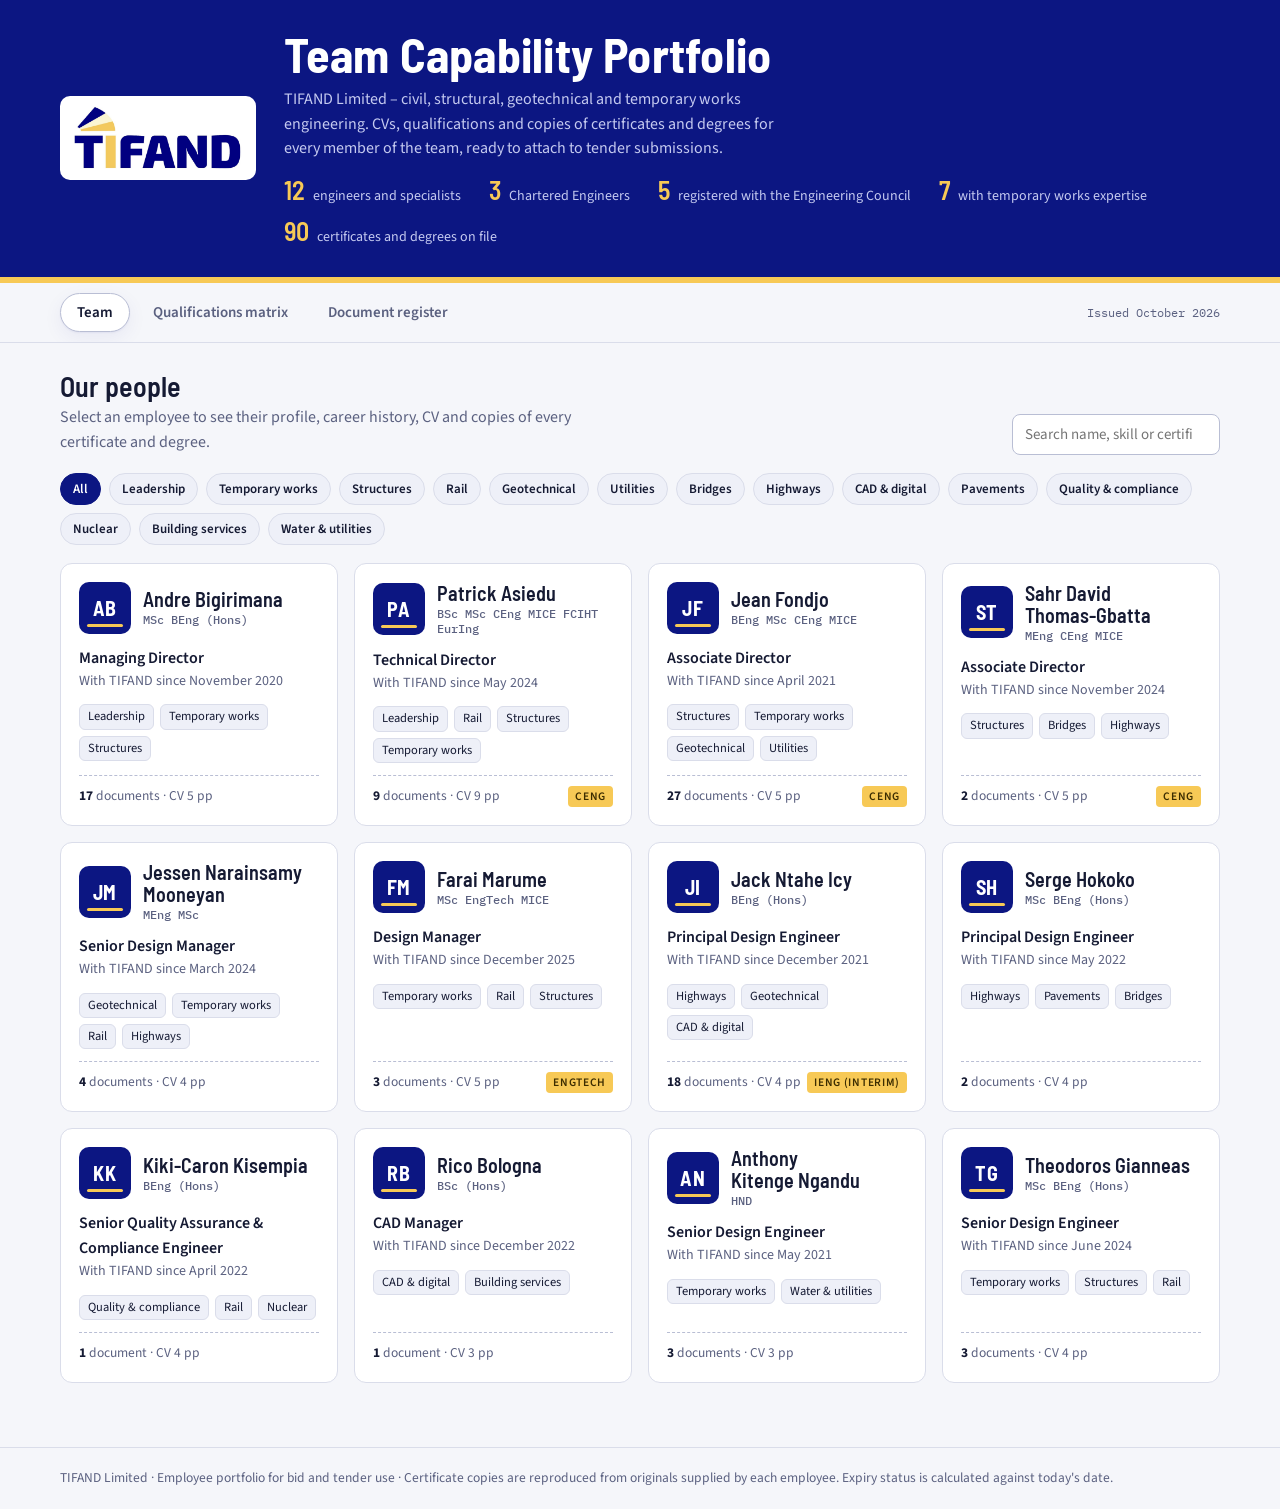
==== index.html @ 3f2ec929 "Publish TIFAND team capability portfolio Co-Authored-By: Claude Opus 5.5 <noreply@anthropic.com> Cla" ====
<!doctype html>
<html lang="en-GB">
<head>
<meta name="viewport" content="width=device-width, initial-scale=1, viewport-fit=cover">
<meta charset="utf-8">
<meta name="robots" content="noindex, nofollow">
<title>TIFAND Team Portfolio</title>
<link rel="preconnect" href="https://fonts.googleapis.com">
<link rel="preconnect" href="https://fonts.gstatic.com" crossorigin>
<link rel="stylesheet" href="https://fonts.googleapis.com/css2?family=Barlow+Semi+Condensed:wght@500;600;700&family=Source+Sans+3:ital,wght@0,400;0,600;0,700;1,400&family=IBM+Plex+Mono:wght@400;500&display=swap">
<style>
/* Layout: a bid-ready capability register. Navy masthead band, three views (team, matrix, register), drawing-sheet details. */
:root{
  --navy:#0C1682; --navy-ink:#0A1166; --yellow:#F7C956; --yellow-ink:#5A4300;
  --paper:#F5F6FA; --sheet:#FFFFFF; --ink:#151A33; --muted:#5B6180; --line:#DADDEA; --line-strong:#B9BED4;
  --accent:#0C1682; --accent-soft:#E7E9F7; --chip:#EEF0F8;
  --ok:#1D7A4C; --ok-soft:#E3F3EA; --warn:#9A5B00; --warn-soft:#FBEFD8;
  --band:#0C1682; --band-ink:#FFFFFF; --band-muted:#C5CAF0;
  --shadow:0 1px 2px rgba(12,22,130,.06),0 6px 20px rgba(12,22,130,.06);
  --f-display:"Barlow Semi Condensed","Arial Narrow",Arial,sans-serif;
  --f-body:"Source Sans 3","Segoe UI",Helvetica,Arial,sans-serif;
  --f-mono:"IBM Plex Mono",ui-monospace,Menlo,Consolas,monospace;
}
@media (prefers-color-scheme: dark){:root:not([data-theme="light"]){
  --paper:#0D1024; --sheet:#151A36; --ink:#E8EAF6; --muted:#A3A8C8; --line:#272D52; --line-strong:#3A4170;
  --accent:#AEB6FF; --accent-soft:#1E2550; --chip:#1C2246;
  --ok:#6FD3A0; --ok-soft:#123326; --warn:#F2B860; --warn-soft:#3A2A10;
  --band:#0A0F3E; --band-ink:#FFFFFF; --band-muted:#9DA4DA; --yellow-ink:#F7C956;
  --shadow:0 1px 2px rgba(0,0,0,.3),0 8px 24px rgba(0,0,0,.25); color-scheme:dark}}
:root[data-theme="dark"]{
  --paper:#0D1024; --sheet:#151A36; --ink:#E8EAF6; --muted:#A3A8C8; --line:#272D52; --line-strong:#3A4170;
  --accent:#AEB6FF; --accent-soft:#1E2550; --chip:#1C2246;
  --ok:#6FD3A0; --ok-soft:#123326; --warn:#F2B860; --warn-soft:#3A2A10;
  --band:#0A0F3E; --band-ink:#FFFFFF; --band-muted:#9DA4DA; --yellow-ink:#F7C956;
  --shadow:0 1px 2px rgba(0,0,0,.3),0 8px 24px rgba(0,0,0,.25); color-scheme:dark}
*{box-sizing:border-box}
[hidden]{display:none!important}
body{background:var(--paper);color:var(--ink);font:400 16px/1.55 var(--f-body);margin:0}
a{color:var(--accent)}
:focus-visible{outline:3px solid var(--yellow);outline-offset:2px;border-radius:4px}
.wrap{max-width:1240px;margin:0 auto;padding-inline:clamp(16px,4vw,40px)}
h1,h2,h3{font-family:var(--f-display);text-wrap:balance;margin:0;line-height:1.1}
.mono{font-family:var(--f-mono);font-variant-numeric:tabular-nums}

/* masthead */
.mast{background:var(--band);color:var(--band-ink);position:relative;overflow:hidden}
.mast::after{content:"";position:absolute;inset:auto 0 0 0;height:6px;background:var(--yellow)}
.mast .wrap{display:grid;grid-template-columns:auto 1fr;gap:28px;align-items:center;padding-block:28px 34px}
.logo{background:#fff;border-radius:10px;padding:10px 14px;display:flex;align-items:center}
.logo img{height:64px;width:auto;display:block}
.mast h1{font-size:clamp(30px,4.4vw,48px);font-weight:700;letter-spacing:.005em}
.mast p{margin:6px 0 0;color:var(--band-muted);max-width:62ch}
.facts{display:flex;flex-wrap:wrap;gap:10px 28px;margin-top:16px}
.fact{display:flex;align-items:baseline;gap:8px}
.fact b{font:600 26px/1 var(--f-display);color:var(--yellow)}
.fact span{font-size:14px;color:var(--band-muted)}
@media (max-width:640px){.mast .wrap{grid-template-columns:1fr;gap:18px}.logo img{height:40px}}

/* nav */
.nav{position:sticky;top:env(safe-area-inset-top,0px);z-index:5;background:color-mix(in srgb,var(--paper) 92%,transparent);backdrop-filter:blur(8px);border-bottom:1px solid var(--line)}
.nav .wrap{display:flex;gap:6px;align-items:center;padding-block:10px;overflow-x:auto}
.tab{font:600 15px var(--f-body);color:var(--muted);background:none;border:1px solid transparent;border-radius:999px;padding:8px 16px;cursor:pointer;white-space:nowrap}
.tab[aria-selected="true"]{color:var(--ink);background:var(--sheet);border-color:var(--line-strong);box-shadow:var(--shadow)}
.tab:hover{color:var(--ink)}
.nav .issued{margin-left:auto;font:400 12px var(--f-mono);color:var(--muted);white-space:nowrap;padding-left:12px}

main{padding-block:28px 64px}
.view-head{display:flex;flex-wrap:wrap;justify-content:space-between;align-items:end;gap:14px;margin-bottom:18px}
.view-head h2{font-size:28px;font-weight:600}
.view-head p{margin:4px 0 0;color:var(--muted);max-width:70ch}

/* controls */
.controls{display:flex;flex-wrap:wrap;gap:8px;align-items:center}
.search{font:400 15px var(--f-body);color:var(--ink);background:var(--sheet);border:1px solid var(--line-strong);border-radius:8px;padding:9px 12px;min-width:0;width:min(280px,100%)}
.chipbtn{font:600 13px var(--f-body);color:var(--ink);background:var(--chip);border:1px solid var(--line);border-radius:999px;padding:6px 12px;cursor:pointer}
.chipbtn[aria-pressed="true"]{background:var(--navy);border-color:var(--navy);color:#fff}
:root[data-theme="dark"] .chipbtn[aria-pressed="true"]{background:var(--yellow);border-color:var(--yellow);color:#151A33}
@media (prefers-color-scheme: dark){:root:not([data-theme="light"]) .chipbtn[aria-pressed="true"]{background:var(--yellow);border-color:var(--yellow);color:#151A33}}

/* team grid */
.grid{display:grid;grid-template-columns:repeat(auto-fill,minmax(270px,1fr));gap:16px;margin-top:18px}
.card{background:var(--sheet);border:1px solid var(--line);border-radius:12px;padding:18px;display:grid;grid-template-rows:auto auto 1fr auto;gap:12px;text-align:left;cursor:pointer;color:inherit;font:inherit;transition:border-color .15s,transform .15s,box-shadow .15s}
.card:hover{border-color:var(--line-strong);box-shadow:var(--shadow);transform:translateY(-2px)}
.who{display:grid;grid-template-columns:52px 1fr;gap:12px;align-items:center}
.mono-av{width:52px;height:52px;border-radius:10px;background:var(--navy);color:#fff;display:grid;place-items:center;font:700 20px var(--f-display);letter-spacing:.04em;position:relative}
.mono-av::after{content:"";position:absolute;left:8px;right:8px;bottom:7px;height:3px;background:var(--yellow);border-radius:2px}
.who h3{font-size:20px;font-weight:600}
.post{font:500 12px var(--f-mono);color:var(--muted);margin-top:2px}
.role{font-weight:600}
.since{font-size:14px;color:var(--muted)}
.tags{display:flex;flex-wrap:wrap;gap:6px;align-content:flex-start;align-items:flex-start}
.tag{font-size:12.5px;background:var(--chip);border:1px solid var(--line);border-radius:6px;padding:2px 8px;color:var(--ink)}
.card-foot{display:flex;justify-content:space-between;align-items:center;border-top:1px dashed var(--line-strong);padding-top:10px;font-size:13.5px;color:var(--muted)}
.card-foot b{color:var(--ink);font-variant-numeric:tabular-nums}
.badge{font:600 11.5px var(--f-body);letter-spacing:.06em;text-transform:uppercase;background:var(--yellow);color:#3C2D00;border-radius:4px;padding:2px 7px}
.empty{color:var(--muted);padding:24px 0}

/* profile */
.back{font:600 14px var(--f-body);background:none;border:none;color:var(--accent);cursor:pointer;padding:6px 0;margin-bottom:10px}
.phead{background:var(--sheet);border:1px solid var(--line);border-radius:14px;padding:22px;display:grid;grid-template-columns:auto 1fr auto;gap:20px;align-items:center}
.phead .mono-av{width:76px;height:76px;font-size:28px;border-radius:12px}
.phead h2{font-size:clamp(26px,3.4vw,36px);font-weight:700}
.phead .meta{display:flex;flex-wrap:wrap;gap:6px 18px;margin-top:6px;color:var(--muted);font-size:15px}
.phead .meta strong{color:var(--ink)}
.btn{display:inline-flex;align-items:center;gap:8px;font:600 14.5px var(--f-body);text-decoration:none;border-radius:8px;padding:10px 16px;border:1px solid var(--navy);background:var(--navy);color:#fff;cursor:pointer;white-space:nowrap}
.btn.ghost{background:transparent;color:var(--accent);border-color:var(--line-strong)}
.btn svg{width:16px;height:16px}
.pactions{display:flex;flex-direction:column;gap:8px}
@media (max-width:760px){.phead{grid-template-columns:auto 1fr}.pactions{grid-column:1/-1;flex-direction:row;flex-wrap:wrap}}
.pbody{display:grid;grid-template-columns:minmax(0,1.35fr) minmax(0,1fr);gap:22px;margin-top:22px}
@media (max-width:900px){.pbody{grid-template-columns:1fr}}
.panel{background:var(--sheet);border:1px solid var(--line);border-radius:12px;padding:20px;min-width:0}
.panel + .panel{margin-top:18px}
.eyebrow{font:600 12px var(--f-body);letter-spacing:.12em;text-transform:uppercase;color:var(--muted);margin:0 0 10px}
.panel p{margin:0;max-width:72ch}
ul.clean{list-style:none;margin:0;padding:0;display:grid;gap:7px}
ul.clean li{position:relative;padding-left:16px}
ul.clean li::before{content:"";position:absolute;left:0;top:.62em;width:7px;height:7px;background:var(--yellow);border-radius:1px}
.timeline{list-style:none;margin:0;padding:0;border-left:2px solid var(--line-strong);display:grid;gap:12px}
.timeline li{position:relative;padding-left:16px}
.timeline li::before{content:"";position:absolute;left:-7px;top:.45em;width:12px;height:12px;border-radius:50%;background:var(--sheet);border:2px solid var(--line-strong)}
.timeline li.now::before{background:var(--yellow);border-color:var(--navy)}
.timeline .org{font-weight:600}
.timeline .dates{font:400 12.5px var(--f-mono);color:var(--muted)}

/* certificates */
.certs-head{display:flex;justify-content:space-between;align-items:baseline;gap:12px;flex-wrap:wrap;margin:30px 0 4px}
.certs-head h3{font-size:24px;font-weight:600}
.certs-head span{color:var(--muted);font-size:14px}
.catblock{margin-top:18px}
.catblock h4{font:600 14px var(--f-body);letter-spacing:.08em;text-transform:uppercase;color:var(--muted);margin:0 0 10px;display:flex;align-items:center;gap:10px}
.catblock h4::after{content:"";flex:1;height:1px;background:var(--line)}
.cgrid{display:grid;grid-template-columns:repeat(auto-fill,minmax(190px,1fr));gap:14px}
.cert{background:var(--sheet);border:1px solid var(--line);border-radius:10px;overflow:hidden;cursor:pointer;text-align:left;font:inherit;color:inherit;padding:0;display:flex;flex-direction:column;transition:box-shadow .15s,border-color .15s}
.cert:hover{box-shadow:var(--shadow);border-color:var(--line-strong)}
.cert .thumb{aspect-ratio:4/3;height:auto;background:#E9EBF2;display:block;width:100%;max-width:100%;object-fit:cover;object-position:top center;border-bottom:1px solid var(--line)}
.cert .ct{padding:10px 12px 12px;display:grid;gap:3px}
.cert .t{font-weight:600;font-size:14.5px;line-height:1.3}
.cert .i{font-size:13px;color:var(--muted)}
.cert .d{font:400 12px var(--f-mono);color:var(--muted)}
.status{display:inline-block;font:600 11.5px var(--f-body);border-radius:4px;padding:1px 6px;margin-top:4px;width:max-content}
.status.ok{background:var(--ok-soft);color:var(--ok)}
.status.exp{background:var(--warn-soft);color:var(--warn)}

/* matrix + register tables */
.tablewrap{overflow-x:auto;background:var(--sheet);border:1px solid var(--line);border-radius:12px}
table{border-collapse:collapse;width:100%;font-size:14.5px}
th,td{padding:11px 14px;text-align:left;vertical-align:top;border-bottom:1px solid var(--line)}
thead th{font:600 12px var(--f-body);letter-spacing:.08em;text-transform:uppercase;color:var(--muted);background:var(--chip);position:sticky;top:0;white-space:nowrap}
tbody tr:last-child td{border-bottom:none}
tbody tr:hover td{background:color-mix(in srgb,var(--accent-soft) 45%,transparent)}
td.name{min-width:170px}
td.name button{font:600 15px var(--f-body);background:none;border:none;color:var(--accent);cursor:pointer;padding:0;text-align:left}
td .sub{display:block;font:400 12px var(--f-mono);color:var(--muted)}
.cell{display:inline-block;font-size:13px;border-radius:5px;padding:2px 8px;background:var(--chip);border:1px solid var(--line);white-space:nowrap;margin:0 4px 4px 0}
.cell.strong{background:var(--accent-soft);border-color:transparent;color:var(--ink);font-weight:600}
.cell.exp{background:var(--warn-soft);color:var(--warn);border-color:transparent}
.cell.ok{background:var(--ok-soft);color:var(--ok);border-color:transparent}
.dash{color:var(--line-strong)}
.note{font-size:13.5px;color:var(--muted);margin-top:12px;max-width:80ch}
td a.open{font-weight:600;white-space:nowrap}

/* lightbox */
.lb{position:fixed;inset:0;z-index:20;background:rgba(8,10,30,.78);display:grid;place-items:center;padding:max(16px,env(safe-area-inset-top,0px)) 16px max(16px,env(safe-area-inset-bottom,0px))}
.lb-card{background:var(--sheet);color:var(--ink);border-radius:14px;max-width:min(980px,100%);max-height:100%;display:grid;grid-template-rows:auto minmax(0,1fr) auto;overflow:hidden;box-shadow:0 20px 60px rgba(0,0,0,.4)}
.lb-top{display:flex;justify-content:space-between;gap:12px;align-items:start;padding:14px 16px;border-bottom:1px solid var(--line)}
.lb-top h3{font-size:20px;font-weight:600}
.lb-top .i{color:var(--muted);font-size:14px}
.lb-close{background:var(--chip);border:1px solid var(--line);color:var(--ink);border-radius:8px;width:36px;height:36px;font-size:20px;line-height:1;cursor:pointer;flex:none}
.lb-img{overflow:auto;background:#E9EBF2;display:grid;place-items:start center}
.lb-img img{display:block;max-width:100%;height:auto}
.lb-foot{display:flex;flex-wrap:wrap;justify-content:space-between;align-items:center;gap:10px;padding:12px 16px;border-top:1px solid var(--line)}
.lb-foot .nav2{display:flex;gap:8px}
@media (prefers-reduced-motion:reduce){*{transition:none!important}}
footer{border-top:1px solid var(--line);padding-block:20px;color:var(--muted);font-size:13.5px}
</style>
</head>
<body>


<header class="mast">
  <div class="wrap">
    <div class="logo"><img src="assets/tifand-logo.png" alt="TIFAND"></div>
    <div>
      <h1>Team Capability Portfolio</h1>
      <p>TIFAND Limited – civil, structural, geotechnical and temporary works engineering. CVs, qualifications and copies of certificates and degrees for every member of the team, ready to attach to tender submissions.</p>
      <div class="facts" id="facts"></div>
    </div>
  </div>
</header>

<nav class="nav" aria-label="Portfolio views">
  <div class="wrap" role="tablist">
    <button class="tab" role="tab" id="tab-team" aria-selected="true" data-view="team">Team</button>
    <button class="tab" role="tab" id="tab-matrix" aria-selected="false" data-view="matrix">Qualifications matrix</button>
    <button class="tab" role="tab" id="tab-register" aria-selected="false" data-view="register">Document register</button>
    <span class="issued">Issued October 2026</span>
  </div>
</nav>

<main class="wrap" id="main">
  <section id="v-team"></section>
  <section id="v-profile" hidden></section>
  <section id="v-matrix" hidden></section>
  <section id="v-register" hidden></section>
</main>

<footer><div class="wrap">TIFAND Limited · Employee portfolio for bid and tender use · Certificate copies are reproduced from originals supplied by each employee. Expiry status is calculated against today's date.</div></footer>

<div class="lb" id="lb" hidden role="dialog" aria-modal="true" aria-labelledby="lb-title">
  <div class="lb-card">
    <div class="lb-top"><div><h3 id="lb-title"></h3><div class="i" id="lb-sub"></div></div><button class="lb-close" id="lb-close" aria-label="Close">×</button></div>
    <div class="lb-img"><img id="lb-img" alt=""></div>
    <div class="lb-foot"><div class="nav2"><button class="btn ghost" id="lb-prev">← Previous</button><button class="btn ghost" id="lb-next">Next →</button></div><a class="btn" id="lb-open" target="_blank" rel="noopener">Open full document</a></div>
  </div>
</div>

<script>
const DATA = [{"slug": "andre-bigirimana", "name": "Andre Bigirimana", "post": "MSc BEng (Hons)", "title": "Managing Director", "since": "November 2020", "disc": ["Leadership", "Temporary works", "Structures"], "profile": "Well-rounded civil and structural engineer and business Managing Director with valuable experience in civil engineering and the built environment. Competent in civil engineering design concept and analysis, management and project delivery engineering. Excellent at developing safe and efficient design solutions for complex schemes in urban areas with severe constraints, meeting the expectations of contractors and clients. Brings extensive temporary works design, checking and coordination experience across HS2, rail, water, utilities, energy and heavy civils schemes.", "skills": ["Business management & leadership / Commercial & financial management / Contract management (NEC3)", "Temporary works design, checking & management / BS 5975 / PAS 8811 / Temporary works co-ordination (TWC)", "Civil engineering design & project management / Heavy civils / Foundation design / Tunnel & shaft design", "Water & wastewater engineering / Road infrastructure / Railway infrastructure works / Utilities", "Health & safety regulations / CDM 2015 Principal Designer & Designer duties / Quality assurance & control", "Eurocodes EC1, EC2, EC3, EC5, EC6, EC7 / Ground support systems – deep excavations / Confined space working", "Super Stress / AutoCAD 2D / CSC Tekla TEDDS / CSC Tekla Designer / Fastrak Designer / Microsoft Office"], "edu": ["MSc Civil and Structural Engineering", "BEng (Hons) Civil Engineering", "Temporary Works Design (Above and Below Ground) / Tunnel and Shaft Design & Construction", "CITB Temporary Works Co-ordination (TWC) / BS 5975:2019+A1:2011", "CDM 2015 Health & Safety Regulations – Principal Designer and Designer Duties", "NEC3 Conditions of Contract / Principles of Construction Contracts and Law", "Eurocodes EC1, EC2, EC3, EC5, EC6, EC7 / Foundation Design", "Fire Risk Management in Construction / Environmental Management System", "Ground Support Systems – Deep Excavations / Working in Confined Spaces / Management of Scaffolding Operations", "CITB SMSTS (Site Management Safety Training Scheme) / CSCS Card for Professionals"], "mem": ["Institution of Civil Engineers / Institution of Structural Engineers / Ground Engineering", "Chartered Management Institute / Chartered Institution of Highways & Transportation / Association for Project Management", "Temporary Works Forum / British Tunnelling Society / Construction Health and Safety Group / Birmingham Chamber of Commerce"], "lang": ["Fluent English", "Fluent French", "Spanish", "Swahili"], "career": [{"org": "TIFAND LIMITED", "dates": "November 2020 – Present"}, {"org": "ASC (ARCADIS SETEC COWI) JOINT VENTURE – HS2", "dates": "April 2021 – May 2022"}, {"org": "BERKELEY ST JOSEPH", "dates": "August 2020 – March 2021"}, {"org": "BARHALE", "dates": "April 2017 – July 2020"}, {"org": "CARILLION", "dates": "February 2012 – December 2016"}], "cv": "cv/andre-bigirimana-cv.pdf", "cvpages": 5, "cvthumb": "thumbs/andre-bigirimana/cv.jpg", "docs": [{"title": "MSc Civil and Structural Engineering", "issuer": "Coventry University", "date": "April 2016", "cat": "deg", "tags": ["MSc"], "kind": "pdf", "expiry": null, "file": "docs/andre-bigirimana/01-msc-civil-and-structural-engineering.pdf", "thumb": "thumbs/andre-bigirimana/01.jpg", "tw": 520, "th": 715}, {"title": "BEng (Hons) Civil Engineering", "issuer": "Coventry University", "date": "November 2011", "cat": "deg", "tags": ["BEng"], "kind": "pdf", "expiry": null, "file": "docs/andre-bigirimana/02-beng-hons-civil-engineering.pdf", "thumb": "thumbs/andre-bigirimana/02.jpg", "tw": 520, "th": 715}, {"title": "Temporary Works Design (Above Ground)", "issuer": "ICE Training", "date": "February 2019", "cat": "tw", "tags": ["TWD"], "kind": "pdf", "expiry": null, "file": "docs/andre-bigirimana/03-temporary-works-design-above-ground.pdf", "thumb": "thumbs/andre-bigirimana/03.jpg", "tw": 520, "th": 368}, {"title": "Temporary Works Design (Below Ground)", "issuer": "ICE Training", "date": "February 2019", "cat": "tw", "tags": ["TWD"], "kind": "pdf", "expiry": null, "file": "docs/andre-bigirimana/04-temporary-works-design-below-ground.pdf", "thumb": "thumbs/andre-bigirimana/04.jpg", "tw": 520, "th": 368}, {"title": "Tunnel Design & Construction Course", "issuer": "British Tunnelling Society / ICE", "date": "July 2018", "cat": "tech", "tags": [], "kind": "pdf", "expiry": null, "file": "docs/andre-bigirimana/05-tunnel-design-construction-course.pdf", "thumb": "thumbs/andre-bigirimana/05.jpg", "tw": 520, "th": 735}, {"title": "Design of Concrete Structures to Eurocode 2", "issuer": "ICE Training", "date": "October 2018", "cat": "tech", "tags": ["EC"], "kind": "pdf", "expiry": null, "file": "docs/andre-bigirimana/06-design-of-concrete-structures-to-eurocode-2.pdf", "thumb": "thumbs/andre-bigirimana/06.jpg", "tw": 520, "th": 735}, {"title": "Design of Steel Structures to Eurocode 3", "issuer": "ICE Training", "date": "March 2019", "cat": "tech", "tags": ["EC"], "kind": "pdf", "expiry": null, "file": "docs/andre-bigirimana/07-design-of-steel-structures-to-eurocode-3.pdf", "thumb": "thumbs/andre-bigirimana/07.jpg", "tw": 520, "th": 735}, {"title": "Foundation Design", "issuer": "ICE Training", "date": "September 2018", "cat": "tech", "tags": [], "kind": "pdf", "expiry": null, "file": "docs/andre-bigirimana/08-foundation-design.pdf", "thumb": "thumbs/andre-bigirimana/08.jpg", "tw": 520, "th": 735}, {"title": "Piling and Foundation Engineering (CPD)", "issuer": "Roger Bullivant Limited", "date": "June 2019", "cat": "tech", "tags": [], "kind": "pdf", "expiry": null, "file": "docs/andre-bigirimana/09-piling-and-foundation-engineering-cpd.pdf", "thumb": "thumbs/andre-bigirimana/09.jpg", "tw": 520, "th": 368}, {"title": "Road Infrastructure Summit", "issuer": "Westminster Briefing", "date": "March 2016", "cat": "tech", "tags": [], "kind": "pdf", "expiry": null, "file": "docs/andre-bigirimana/10-road-infrastructure-summit.pdf", "thumb": "thumbs/andre-bigirimana/10.jpg", "tw": 520, "th": 715}, {"title": "Management of Scaffolding Operations", "issuer": "CHSG / Berkeley Group", "date": "April 2021", "cat": "hs", "tags": [], "kind": "pdf", "expiry": "2026-04", "file": "docs/andre-bigirimana/11-management-of-scaffolding-operations.pdf", "thumb": "thumbs/andre-bigirimana/11.jpg", "tw": 520, "th": 737}, {"title": "Fire Risk Management in Construction", "issuer": "Salvus / IFSM", "date": "May 2021", "cat": "hs", "tags": [], "kind": "pdf", "expiry": "2024-05", "file": "docs/andre-bigirimana/12-fire-risk-management-in-construction.pdf", "thumb": "thumbs/andre-bigirimana/12.jpg", "tw": 520, "th": 735}, {"title": "Site Environmental Awareness Training Scheme", "issuer": "CITB", "date": "March 2021", "cat": "hs", "tags": [], "kind": "pdf", "expiry": "2026-03", "file": "docs/andre-bigirimana/13-site-environmental-awareness-training-scheme.pdf", "thumb": "thumbs/andre-bigirimana/13.jpg", "tw": 520, "th": 736}, {"title": "Level 2 Award – Medium Risk Confined Spaces (Water)", "issuer": "City & Guilds", "date": "August 2020", "cat": "hs", "tags": ["CS"], "kind": "pdf", "expiry": "2023-08", "file": "docs/andre-bigirimana/14-level-2-award-medium-risk-confined-spaces-water.pdf", "thumb": "thumbs/andre-bigirimana/14.jpg", "tw": 520, "th": 735}, {"title": "Working in Medium Risk Confined Spaces (C52M)", "issuer": "CSTS", "date": "July 2017", "cat": "hs", "tags": ["CS"], "kind": "pdf", "expiry": "2020-07", "file": "docs/andre-bigirimana/15-working-in-medium-risk-confined-spaces-c52m.pdf", "thumb": "thumbs/andre-bigirimana/15.jpg", "tw": 520, "th": 735}, {"title": "First Aid at Work", "issuer": "Worksafe Training Systems", "date": "October 2019", "cat": "hs", "tags": ["FA"], "kind": "pdf", "expiry": "2022-10", "file": "docs/andre-bigirimana/17-first-aid-at-work.pdf", "thumb": "thumbs/andre-bigirimana/17.jpg", "tw": 520, "th": 735}, {"title": "Fire Marshal", "issuer": "4PLT Training", "date": "November 2018", "cat": "hs", "tags": [], "kind": "pdf", "expiry": null, "file": "docs/andre-bigirimana/18-fire-marshal.pdf", "thumb": "thumbs/andre-bigirimana/18.jpg", "tw": 520, "th": 735}]}, {"slug": "patrick-asiedu", "name": "Patrick Asiedu", "post": "BSc MSc CEng MICE FCIHT EurIng", "title": "Technical Director", "since": "May 2024", "disc": ["Leadership", "Rail", "Structures", "Temporary works"], "profile": "Chartered Engineer (CEng MICE, FCIHT, EUR ING) with over 29 years' experience across rail, highways and heavy civil engineering in the UK and Ghana. Provides technical advice and engineering assurance, checks and reviews detailed design, and coordinates design and technical inputs at interdisciplinary meetings and client presentations. Has acted as Contractor's Responsible Engineer on Network Rail and Transport for Wales schemes, managing budgets, tenders, contract compliance and audits, inspection and assessment of railway infrastructure including bridges, supervision of heavy civil works, and survey management.", "skills": ["Civil & structural engineering design management", "Temporary works design, coordination & management", "Contractor's Responsible Engineer (civils / structures design and construction)", "Project engineering / Works packages management", "Commercial management / Bid submission & tendering / Project finance & control", "Contract management / Environmental management / Health & safety management", "Staad.Pro / Mathcad / CS TED / Ring 3.0 / Strand7 / CAD applications / Microsoft Office"], "edu": ["Post-Graduate Diploma (PGDip) Actuarial Science – University of Leicester (2013)", "Master of Science (MSc) Structural Engineering – London Southbank University (2004)", "Master of Business Administration (MBA) International Management of Resources & Environment Freiberg University of Mining and Technology, Germany (2002)", "BSc (Bachelor of Science) Civil Engineering – University of Science and Technology, Ghana (1996)"], "mem": ["Institution of Civil Engineers – Chartered Engineer (CEng MICE)", "Chartered Institution of Highways & Transportation – Fellow (FCIHT)", "FEANI – European Engineer (EUR ING)"], "lang": ["Fluent English"], "career": [{"org": "TIFAND LIMITED", "dates": "May 2024 – Present"}, {"org": "BAM Nuttall – TransPennine Route Upgrade (TRU)", "dates": "April 2020 – March 2024"}, {"org": "AMEY INFRASTRUCTURE WALES / AMEY RAILS", "dates": "May 2018 – March 2020"}, {"org": "ALSTOM TRANSPORT", "dates": "June 2015 – July 2018"}, {"org": "BALFOUR BEATTY RAIL", "dates": "February 2013 – May 2015"}, {"org": "SITA SERC", "dates": "December 2010 – January 2013"}, {"org": "LAING O’ROURKE", "dates": "August 2003 – November 2004"}, {"org": "NANA ARKONUAH LTD – Civil Engineering and Building Contractors", "dates": "January 2002 – June 2003"}, {"org": "PW Ghana Ltd (Part of PW Overseas Ltd of Ireland)", "dates": "March 1999 – October 2001"}, {"org": "GHANA HIGHWAY AUTHORITY (GHA)", "dates": "1997 – 1999"}, {"org": "ARCHITECTURAL AND ENGINEERING SERVICE LIMITED (AES Ltd)", "dates": "1996 – 1997"}, {"org": "ACCRA TECHNICAL UNIVERSITY", "dates": "1996 – 1999"}, {"org": "IRRIGATION DEVELOPMENT AUTHORITY", "dates": "1996 – 1997"}], "cv": "cv/patrick-asiedu-cv.pdf", "cvpages": 9, "cvthumb": "thumbs/patrick-asiedu/cv.jpg", "docs": [{"title": "Chartered Engineer – Institution of Civil Engineers", "issuer": "Engineering Council", "date": "February 2016", "cat": "reg", "tags": ["CEng"], "kind": "pdf", "expiry": null, "file": "docs/patrick-asiedu/01-chartered-engineer-institution-of-civil-engineers.pdf", "thumb": "thumbs/patrick-asiedu/01.jpg", "tw": 520, "th": 735}, {"title": "Chartered Engineer – Chartered Institution of Highways & Transportation", "issuer": "Engineering Council", "date": "November 2015", "cat": "reg", "tags": ["CEng"], "kind": "pdf", "expiry": null, "file": "docs/patrick-asiedu/02-chartered-engineer-chartered-institution-of-highways-transpo.pdf", "thumb": "thumbs/patrick-asiedu/02.jpg", "tw": 520, "th": 735}, {"title": "Fellow (FCIHT)", "issuer": "Chartered Institution of Highways & Transportation", "date": "October 2024", "cat": "reg", "tags": ["Fellow"], "kind": "pdf", "expiry": null, "file": "docs/patrick-asiedu/03-fellow-fciht.pdf", "thumb": "thumbs/patrick-asiedu/03.jpg", "tw": 520, "th": 736}, {"title": "MSc Structural Design", "issuer": "London South Bank University", "date": "December 2004", "cat": "deg", "tags": ["MSc"], "kind": "pdf", "expiry": null, "file": "docs/patrick-asiedu/05-msc-structural-design.pdf", "thumb": "thumbs/patrick-asiedu/05.jpg", "tw": 520, "th": 735}, {"title": "Postgraduate Diploma in Actuarial Science (Merit)", "issuer": "University of Leicester", "date": "November 2013", "cat": "deg", "tags": [], "kind": "pdf", "expiry": null, "file": "docs/patrick-asiedu/07-postgraduate-diploma-in-actuarial-science-merit.pdf", "thumb": "thumbs/patrick-asiedu/07.jpg", "tw": 520, "th": 735}, {"title": "CRE appointments – Victoria Phase 4 (Alstom)", "issuer": "Network Rail", "date": "2021 – 2022", "cat": "appt", "tags": ["CRE"], "kind": "pdf", "expiry": null, "file": "docs/patrick-asiedu/08-cre-appointments-victoria-phase-4-alstom.pdf", "thumb": "thumbs/patrick-asiedu/08.jpg", "tw": 520, "th": 735}, {"title": "CRE appointments – Filton Bank and Alstom civils", "issuer": "Network Rail", "date": "2016 – 2017", "cat": "appt", "tags": ["CRE"], "kind": "pdf", "expiry": null, "file": "docs/patrick-asiedu/09-cre-appointments-filton-bank-and-alstom-civils.pdf", "thumb": "thumbs/patrick-asiedu/09.jpg", "tw": 520, "th": 735}, {"title": "Project Engineer appointment – Taff's Well Depot", "issuer": "Transport for Wales / Amey", "date": "2022", "cat": "appt", "tags": ["CRE"], "kind": "pdf", "expiry": null, "file": "docs/patrick-asiedu/10-project-engineer-appointment-taff-s-well-depot.pdf", "thumb": "thumbs/patrick-asiedu/10.jpg", "tw": 520, "th": 735}, {"title": "CRE appointments – Taff's Well Depot, Package 8", "issuer": "Transport for Wales / Amey", "date": "2023", "cat": "appt", "tags": ["CRE"], "kind": "pdf", "expiry": null, "file": "docs/patrick-asiedu/11-cre-appointments-taff-s-well-depot-package-8.pdf", "thumb": "thumbs/patrick-asiedu/11.jpg", "tw": 520, "th": 735}]}, {"slug": "jean-fondjo", "name": "Jean Fondjo", "post": "BEng MSc CEng MICE", "title": "Associate Director", "since": "April 2021", "disc": ["Structures", "Temporary works", "Geotechnical", "Utilities"], "profile": "Jean is a Chartered Civil and Structural Engineer (CEng) with more than 20 years’ experience working in variety of fields in the engineering industry and provided technical and managerial leadership to design teams on several key projects in the United Kingdom and overseas. This includes both concrete and steel structures, permanent works and temporary works design, and erection engineering. Possessing significant technical problem solving, planning and management capabilities to successfully deliver projects.", "skills": ["Civil & structural design – new build, strengthening, refurbishment, renewals, demolition and upgrades", "Structural steel, reinforced concrete, masonry and timber to British Standards and Eurocodes EC1–EC7", "Temporary works design (above & below ground) / BS 5975:2019 / Ground support systems – deep excavations", "Bridgeworks, bridge foundations, piled foundations, earth retaining and underground structures", "Geotechnical slope and embankment design / Soil and rock description to BS 5930 and EC7", "CDM 2015 Principal Designer & Designer duties / Contract management / Water framework projects", "Finite element analysis / MIDAS Civil / Civil 3D / BIM / Tekla TEDDS", "CITB SMSTS / EUSR & CSCS / Working in confined spaces"], "edu": ["MSc Civil & Structural Engineering – Coventry University (2012)", "BEng (Hons) Civil & Structural Engineering – Coventry University (2008)"], "mem": ["Institution of Civil Engineers – Chartered Engineer (CEng MICE)"], "lang": ["Fluent English", "Fluent French"], "career": [{"org": "TIFAND LIMITED", "dates": "April 2021 – Present"}, {"org": "MORRISON UTILITIES SERVICES (MUS)", "dates": "June 2018 – February 2021"}, {"org": "RPS GROUP", "dates": "January 2015 – April 2018"}, {"org": "COSTAIN SKANSKA JOINT VENTURE (CSJV) C405 – Crossrail Paddington Station Project", "dates": "June 2016 – December 2016"}, {"org": "AMEC FOSTER WHEELER (Power T&D)", "dates": "March 2014 – May 2016"}, {"org": "ASPIN CONSULTING", "dates": "July 2013 – February 2014"}, {"org": "AMEY Plc", "dates": "January 2013 – June 2014"}, {"org": "FLUOR Ltd", "dates": "October 2011 – January 2013"}, {"org": "LEICESTER CITY COUNCIL", "dates": "June 2008 – September 2011"}], "cv": "cv/jean-fondjo-cv.pdf", "cvpages": 5, "cvthumb": "thumbs/jean-fondjo/cv.jpg", "docs": [{"title": "Member of the ICE – Chartered Civil Engineer", "issuer": "Institution of Civil Engineers", "date": "December 2018", "cat": "reg", "tags": ["CEng"], "kind": "pdf", "expiry": null, "file": "docs/jean-fondjo/01-member-of-the-ice-chartered-civil-engineer.pdf", "thumb": "thumbs/jean-fondjo/01.jpg", "tw": 520, "th": 735}, {"title": "Chartered Engineer registration", "issuer": "Engineering Council", "date": "January 2019", "cat": "reg", "tags": ["CEng"], "kind": "pdf", "expiry": null, "file": "docs/jean-fondjo/02-chartered-engineer-registration.pdf", "thumb": "thumbs/jean-fondjo/02.jpg", "tw": 520, "th": 735}, {"title": "MSc Civil and Structural Engineering", "issuer": "Coventry University", "date": "November 2012", "cat": "deg", "tags": ["MSc"], "kind": "pdf", "expiry": null, "file": "docs/jean-fondjo/03-msc-civil-and-structural-engineering.pdf", "thumb": "thumbs/jean-fondjo/03.jpg", "tw": 520, "th": 735}, {"title": "BEng (Hons) Civil and Structural Engineering, Upper Second", "issuer": "Coventry University", "date": "November 2008", "cat": "deg", "tags": ["BEng"], "kind": "pdf", "expiry": null, "file": "docs/jean-fondjo/04-beng-hons-civil-and-structural-engineering-upper-second.pdf", "thumb": "thumbs/jean-fondjo/04.jpg", "tw": 520, "th": 735}, {"title": "Temporary Works Design (Above Ground)", "issuer": "ICE / Thomas Telford Training", "date": "May 2014", "cat": "tw", "tags": ["TWD"], "kind": "pdf", "expiry": null, "file": "docs/jean-fondjo/05-temporary-works-design-above-ground.pdf", "thumb": "thumbs/jean-fondjo/05.jpg", "tw": 520, "th": 735}, {"title": "Temporary Works Design (Below Ground)", "issuer": "ICE / Thomas Telford Training", "date": "August 2014", "cat": "tw", "tags": ["TWD"], "kind": "pdf", "expiry": null, "file": "docs/jean-fondjo/06-temporary-works-design-below-ground.pdf", "thumb": "thumbs/jean-fondjo/06.jpg", "tw": 520, "th": 735}, {"title": "Temporary Works Coordination", "issuer": "ICE / Thomas Telford Training", "date": "May 2014", "cat": "tw", "tags": ["TWC"], "kind": "pdf", "expiry": null, "file": "docs/jean-fondjo/07-temporary-works-coordination.pdf", "thumb": "thumbs/jean-fondjo/07.jpg", "tw": 520, "th": 735}, {"title": "Temporary Works Co-ordinator Training Course", "issuer": "ICE Training", "date": "November 2015", "cat": "tw", "tags": ["TWC"], "kind": "pdf", "expiry": null, "file": "docs/jean-fondjo/08-temporary-works-co-ordinator-training-course.pdf", "thumb": "thumbs/jean-fondjo/08.jpg", "tw": 520, "th": 735}, {"title": "Temporary Works Co-ordinator – Management & Supervision", "issuer": "IOSH / Mottishaw", "date": "July 2018", "cat": "tw", "tags": ["TWC"], "kind": "pdf", "expiry": null, "file": "docs/jean-fondjo/09-temporary-works-co-ordinator-management-supervision.pdf", "thumb": "thumbs/jean-fondjo/09.jpg", "tw": 520, "th": 735}, {"title": "Actions on Structures – Eurocode 1", "issuer": "Thomas Telford Training", "date": "June 2010", "cat": "tech", "tags": ["EC"], "kind": "pdf", "expiry": null, "file": "docs/jean-fondjo/10-actions-on-structures-eurocode-1.pdf", "thumb": "thumbs/jean-fondjo/10.jpg", "tw": 520, "th": 735}, {"title": "Design of Concrete Structures to Eurocode 2", "issuer": "Thomas Telford Training", "date": "August 2010", "cat": "tech", "tags": ["EC"], "kind": "pdf", "expiry": null, "file": "docs/jean-fondjo/11-design-of-concrete-structures-to-eurocode-2.pdf", "thumb": "thumbs/jean-fondjo/11.jpg", "tw": 520, "th": 735}, {"title": "Design of Steel Structures to Eurocode 3", "issuer": "Thomas Telford Training", "date": "July 2010", "cat": "tech", "tags": ["EC"], "kind": "pdf", "expiry": null, "file": "docs/jean-fondjo/12-design-of-steel-structures-to-eurocode-3.pdf", "thumb": "thumbs/jean-fondjo/12.jpg", "tw": 520, "th": 735}, {"title": "Design of Structural Masonry to Eurocode 6", "issuer": "Thomas Telford Training", "date": "June 2010", "cat": "tech", "tags": ["EC"], "kind": "pdf", "expiry": null, "file": "docs/jean-fondjo/13-design-of-structural-masonry-to-eurocode-6.pdf", "thumb": "thumbs/jean-fondjo/13.jpg", "tw": 520, "th": 735}, {"title": "Geotechnical Design to Eurocode 7", "issuer": "Thomas Telford Training", "date": "December 2010", "cat": "tech", "tags": ["EC"], "kind": "pdf", "expiry": null, "file": "docs/jean-fondjo/14-geotechnical-design-to-eurocode-7.pdf", "thumb": "thumbs/jean-fondjo/14.jpg", "tw": 520, "th": 735}, {"title": "Logging for BS 5930 in accordance with Eurocode 7", "issuer": "First Steps / Fugro", "date": "November 2014", "cat": "tech", "tags": ["EC"], "kind": "pdf", "expiry": null, "file": "docs/jean-fondjo/15-logging-for-bs-5930-in-accordance-with-eurocode-7.pdf", "thumb": "thumbs/jean-fondjo/15.jpg", "tw": 520, "th": 735}, {"title": "Eurocode Design Training Course (TEDDS)", "issuer": "CSC (UK)", "date": "February 2010", "cat": "tech", "tags": ["EC"], "kind": "pdf", "expiry": null, "file": "docs/jean-fondjo/16-eurocode-design-training-course-tedds.pdf", "thumb": "thumbs/jean-fondjo/16.jpg", "tw": 520, "th": 735}, {"title": "Principles of Construction Contracts", "issuer": "ICE / Thomas Telford Training", "date": "September 2014", "cat": "tech", "tags": [], "kind": "pdf", "expiry": null, "file": "docs/jean-fondjo/17-principles-of-construction-contracts.pdf", "thumb": "thumbs/jean-fondjo/17.jpg", "tw": 520, "th": 735}, {"title": "ICE Professional Review Preparation Course", "issuer": "ICE / Thomas Telford Training", "date": "November 2014", "cat": "tech", "tags": [], "kind": "pdf", "expiry": null, "file": "docs/jean-fondjo/18-ice-professional-review-preparation-course.pdf", "thumb": "thumbs/jean-fondjo/18.jpg", "tw": 520, "th": 735}, {"title": "The New CDM Regulations 2015 (CPD)", "issuer": "IStructE East Midlands", "date": "April 2015", "cat": "tech", "tags": [], "kind": "pdf", "expiry": null, "file": "docs/jean-fondjo/19-the-new-cdm-regulations-2015-cpd.pdf", "thumb": "thumbs/jean-fondjo/19.jpg", "tw": 520, "th": 735}, {"title": "CE Marking of Structural Steelwork (CPD)", "issuer": "IStructE East Midlands", "date": "March 2015", "cat": "tech", "tags": [], "kind": "pdf", "expiry": null, "file": "docs/jean-fondjo/20-ce-marking-of-structural-steelwork-cpd.pdf", "thumb": "thumbs/jean-fondjo/20.jpg", "tw": 520, "th": 735}, {"title": "Engineering the Environment (CPD)", "issuer": "IStructE East Midlands", "date": "April 2014", "cat": "tech", "tags": [], "kind": "pdf", "expiry": null, "file": "docs/jean-fondjo/21-engineering-the-environment-cpd.pdf", "thumb": "thumbs/jean-fondjo/21.jpg", "tw": 520, "th": 735}, {"title": "Halley VI Research Base, Antarctica (CPD)", "issuer": "IStructE East Midlands", "date": "March 2014", "cat": "tech", "tags": [], "kind": "pdf", "expiry": null, "file": "docs/jean-fondjo/22-halley-vi-research-base-antarctica-cpd.pdf", "thumb": "thumbs/jean-fondjo/22.jpg", "tw": 520, "th": 735}, {"title": "Demolition – Case Studies and the NFDC (CPD)", "issuer": "IStructE East Midlands", "date": "April 2010", "cat": "tech", "tags": [], "kind": "pdf", "expiry": null, "file": "docs/jean-fondjo/23-demolition-case-studies-and-the-nfdc-cpd.pdf", "thumb": "thumbs/jean-fondjo/23.jpg", "tw": 520, "th": 735}, {"title": "Certificate for Utility Operations – Gas Distribution", "issuer": "City & Guilds", "date": "May 2019", "cat": "tech", "tags": [], "kind": "pdf", "expiry": null, "file": "docs/jean-fondjo/24-certificate-for-utility-operations-gas-distribution.pdf", "thumb": "thumbs/jean-fondjo/24.jpg", "tw": 520, "th": 735}, {"title": "Site Management Safety Training Scheme (SMSTS)", "issuer": "CITB", "date": "October 2019", "cat": "hs", "tags": ["SMSTS"], "kind": "pdf", "expiry": "2024-10", "file": "docs/jean-fondjo/25-site-management-safety-training-scheme-smsts.pdf", "thumb": "thumbs/jean-fondjo/25.jpg", "tw": 520, "th": 735}, {"title": "Level 2 Award – Medium Risk Confined Spaces (Water)", "issuer": "City & Guilds", "date": "July 2019", "cat": "hs", "tags": ["CS"], "kind": "pdf", "expiry": "2022-07", "file": "docs/jean-fondjo/27-level-2-award-medium-risk-confined-spaces-water.pdf", "thumb": "thumbs/jean-fondjo/27.jpg", "tw": 520, "th": 735}, {"title": "Working in Medium Risk Confined Spaces (CS2M)", "issuer": "Develop Training", "date": "June 2019", "cat": "hs", "tags": ["CS"], "kind": "pdf", "expiry": null, "file": "docs/jean-fondjo/28-working-in-medium-risk-confined-spaces-cs2m.pdf", "thumb": "thumbs/jean-fondjo/28.jpg", "tw": 520, "th": 735}]}, {"slug": "sahr-thomas-gbatta", "name": "Sahr David Thomas-Gbatta", "post": "MEng CEng MICE", "title": "Associate Director", "since": "November 2024", "disc": ["Structures", "Bridges", "Highways"], "profile": "Sahr is passionate, versatile, and detail‑driven Chartered Structural Engineer (CEng) with over 10 years of design consultancy experience across both the private and public sectors, covering bridge engineering, building structures, and multidisciplinary infrastructure projects. Skilled in structural assessment, analysis, modelling, and design across concrete, steel, timber, and masonry, with experience in both new‑build and refurbishment environments. Background includes complex bridge inspections, strengthening and remediation design, and structural calculations and alteration works for existing and new buildings. Combines strong technical capability with clear communication, high‑quality reporting, and a practical, solution‑focused approach. Works effectively with clients, contractors, and multidisciplinary teams to deliver safe, compliant, and buildable engineering solutions.", "skills": ["Highways infrastructure – conceptual and detailed bridge design, construction and delivery methods", "Bridge and building design, assessment, strengthening and rehabilitation", "Structures inspections – buildings and bridges", "Asset management and lifecycle planning / Value management and asset decision-making", "Risk, safety and sustainability in infrastructure design", "Autodesk Structural Bridge Design / LUSAS / MIDAS / Robot / Tedds / Tekla Structures", "BIM and parametric design – Revit / Civil 3D / CAD", "ILM Level 5 Certificate in Leadership and Management (2023)"], "edu": ["Master of Engineering (MEng) Civil & Structural Engineering – University of Bradford (2014)"], "mem": ["Institution of Civil Engineers – Chartered Engineer (CEng MICE)"], "lang": ["Fluent English"], "career": [{"org": "TIFAND LIMITED", "dates": "November 2024 – Present"}, {"org": "NATIONAL HIGHWAYS", "dates": "July 2022 – February 2024"}, {"org": "CITY OF BRADFORD METROPOLITAN DISTRICT COUNCIL (CBMDC) Structures Unit", "dates": "May 2019 – July 2022"}, {"org": "PETER WADE CONSULTANCY", "dates": "December 2018 – April 2019"}, {"org": "JACOBS UK Ltd", "dates": "May 2014 – December 2018"}], "cv": "cv/sahr-thomas-gbatta-cv.pdf", "cvpages": 5, "cvthumb": "thumbs/sahr-thomas-gbatta/cv.jpg", "docs": [{"title": "Chartered Engineer – Institution of Civil Engineers", "issuer": "Engineering Council", "date": "March 2022", "cat": "reg", "tags": ["CEng"], "kind": "img", "expiry": null, "file": "docs/sahr-thomas-gbatta/01-chartered-engineer-institution-of-civil-engineers.jpg", "thumb": "thumbs/sahr-thomas-gbatta/01.jpg", "tw": 520, "th": 758}, {"title": "ILM Level 5 Certificate in Leadership – Effective leadership in modern-day organisations", "issuer": "NVNT Learning & Development", "date": "April 2023", "cat": "tech", "tags": [], "kind": "pdf", "expiry": null, "file": "docs/sahr-thomas-gbatta/02-ilm-level-5-certificate-in-leadership-effective-leadership-i.pdf", "thumb": "thumbs/sahr-thomas-gbatta/02.jpg", "tw": 520, "th": 368}]}, {"slug": "jessen-mooneyan", "name": "Jessen Narainsamy Mooneyan", "post": "MEng MSc", "title": "Senior Design Manager", "since": "March 2024", "disc": ["Geotechnical", "Temporary works", "Rail", "Highways"], "profile": "Civil / Geotechnical Engineer with 19 years of experience in design and construction management and particular expertise in ground engineering within the highways and railway industries. Has worked mostly in the design consultancy sector managing geotechnical risk on ground-related projects: desk studies, scoping and specifying GI works, technical inspection and coordination of GI and ground works, scheduling soil tests, and producing interpretative and design reports, earthworks specifications and drawings. Has delivered temporary and permanent geotechnical design solutions, including emergency remedial works, on major schemes such as HS2, Network Rail, Birmingham Airport runway extension, Longbridge and Bristol Emersons Green developments, and slope stabilisation for Telford & Wrekin Council and Highways England.", "skills": ["Geotechnical design – foundations, settlement, seepage, slope stability, retaining walls, soil nailing, piling platforms", "Ground investigation – scoping, specification, supervision, scheduling of testing, interpretative & design reports (GIR/GDR)", "Earthworks – MCHW Series 600 specifications / Earthworks inspection and testing / Landfill CQA", "DMRB Volume 4 / UK Specification for GI / BS 1377 / NR/L3/CIV/071 / NR/L2/CIV/005 / BS EN 1997-1 & 1997-2", "Slope/W / LimitState GEO / WALLAP (sheet piling, king post, contiguous and secant walls) / HoleBASE SI / AutoCAD", "Temporary works – geotechnical design and coordination / Emergency remedial works / Track drainage design", "Work order and package management / Fee proposals / Client, contractor and stakeholder liaison"], "edu": ["MSc (Hons) Geotechnical Engineering, Merit – University of Birmingham (2014)", "MEng (Hons) Civil Engineering, 2:1 – University of Birmingham (2007)", "ICE course in Civil Engineering Law and Contract Management (2015)", "Temporary Works Coordinator Training Course", "CSCS / Safe Supervision of Geotechnical Sites / Working on Highways / Airport General Security"], "mem": [], "lang": ["Fluent English", "Fluent French"], "career": [{"org": "TIFAND LIMITED", "dates": "March 2024 – Present"}, {"org": "COFFEY GEOTECHNICS LTD (A TETRA TECH COMPANY)", "dates": "February 2023 – March 2024"}, {"org": "LEEKE ASSOCIATES LTD", "dates": "December 2020 – February 2023"}, {"org": "WSP", "dates": "June 2017 – November 2020"}, {"org": "CH2M", "dates": "March 2013 – May 2017"}, {"org": "JACOBS", "dates": "July 2007 – February 2013"}], "cv": "cv/jessen-mooneyan-cv.pdf", "cvpages": 4, "cvthumb": "thumbs/jessen-mooneyan/cv.jpg", "docs": [{"title": "MSc Geotechnical Engineering (Merit)", "issuer": "University of Birmingham", "date": "December 2014", "cat": "deg", "tags": ["MSc"], "kind": "pdf", "expiry": null, "file": "docs/jessen-mooneyan/01-msc-geotechnical-engineering-merit.pdf", "thumb": "thumbs/jessen-mooneyan/01.jpg", "tw": 520, "th": 735}, {"title": "MEng (Hons) Civil Engineering, 2:1", "issuer": "University of Birmingham", "date": "July 2007", "cat": "deg", "tags": ["BEng"], "kind": "pdf", "expiry": null, "file": "docs/jessen-mooneyan/02-meng-hons-civil-engineering-2-1.pdf", "thumb": "thumbs/jessen-mooneyan/02.jpg", "tw": 520, "th": 735}, {"title": "Temporary Works Coordinator Training Course", "issuer": "CITB", "date": "February 2024 (expires Feb 2029)", "cat": "tw", "tags": ["TWC"], "kind": "pdf", "expiry": "2029-02", "file": "docs/jessen-mooneyan/03-temporary-works-coordinator-training-course.pdf", "thumb": "thumbs/jessen-mooneyan/03.jpg", "tw": 520, "th": 736}, {"title": "Safe Supervision of Geotechnical Sites", "issuer": "IOSH / RPA Safety Services", "date": "April 2016", "cat": "hs", "tags": [], "kind": "pdf", "expiry": null, "file": "docs/jessen-mooneyan/04-safe-supervision-of-geotechnical-sites.pdf", "thumb": "thumbs/jessen-mooneyan/04.jpg", "tw": 520, "th": 735}]}, {"slug": "farai-marume", "name": "Farai Marume", "post": "MSc EngTech MICE", "title": "Design Manager", "since": "December 2025", "disc": ["Temporary works", "Rail", "Structures"], "profile": "MSc-qualified civil engineer (EngTech MICE) with extensive experience in temporary works design and management across HS2, rail, nuclear, highways, bridges, high-rise buildings, heavy civils, utilities and flood defence schemes in the UK and Zimbabwe. Experienced in Category 1 and 2 design of formwork and falsework, piling and working platforms, excavation support and temporary stability of permanent and new structures, together with structural reinforced concrete and steelwork design and detailing. Brings strong delivery experience as Lead TWC, Site Agent and Project Manager, with award-recognised quality performance.", "skills": ["Temporary works design – Cat 1 & 2: formwork, falsework, piling & working platforms, excavation support, edge protection", "Temporary stability of permanent and new structures / Hoarding, signs and temporary access / Reinforcement stability", "Temporary works management – BS 5975 / PAS 8811 / HS2, Network Rail and nuclear standards / Design appointments & audits", "Structural RC and steelwork design and detailing, including construction methods and sequencing", "Design coordination & management / Quality control / Health & safety legislation / Interface management", "Project planning, supervision, team leadership and progress reporting / NEC3 & JCT contracts", "AutoCAD / Revit / Prokon / LUSAS / Slope/W / Primavera / MS Project / CEMAR / ProjectWise / BIM 360 / Novade / BIMXtra"], "edu": ["MSc Civil Engineering", "EngTech MICE – registered with the Engineering Council (CEng Career Appraisal – February 2027)", "CITB SMSTS – valid to July 2030"], "mem": ["Institution of Civil Engineers (EngTech MICE)"], "lang": [], "career": [{"org": "TIFAND LIMITED", "dates": "December 2025 – Present"}, {"org": "EKFB", "dates": "May 2025 – November 2025"}, {"org": "BAM – TRANSPENNINE ROUTE UPGRADE", "dates": "February 2025 – May 2025"}, {"org": "KIER / BAM – HINKLEY POINT C", "dates": "October 2024 – February 2025"}, {"org": "EKFB", "dates": "August 2021 – October 2024"}, {"org": "VOLKER FITZPATRICK", "dates": "April 2018 – August 2021"}, {"org": "INTERSERVE CONSTRUCTION LIMITED", "dates": "January 2008 – April 2018"}, {"org": "SIXTH CENTURY CONSTRUCTION", "dates": "January 2002 – December 2007"}, {"org": "COSTAIN AFRICA", "dates": "March 1996 – December 2001"}, {"org": "YOUNG BAMU JENNING CONSULTING ENGINEERS", "dates": "January 1999 – December 1999"}], "cv": "cv/farai-marume-cv.pdf", "cvpages": 5, "cvthumb": "thumbs/farai-marume/cv.jpg", "docs": [{"title": "MSc Civil Engineering and Construction Management", "issuer": "Heriot-Watt University", "date": "June 2025", "cat": "deg", "tags": ["MSc"], "kind": "img", "expiry": null, "file": "docs/farai-marume/01-msc-civil-engineering-and-construction-management.jpg", "thumb": "thumbs/farai-marume/01.jpg", "tw": 520, "th": 293}, {"title": "Engineering Technician – Institution of Civil Engineers", "issuer": "Engineering Council", "date": "February 2021", "cat": "reg", "tags": ["EngTech"], "kind": "img", "expiry": null, "file": "docs/farai-marume/02-engineering-technician-institution-of-civil-engineers.jpg", "thumb": "thumbs/farai-marume/02.jpg", "tw": 520, "th": 693}, {"title": "Temporary Works Coordinator Training Course", "issuer": "CITB", "date": "March 2023 (expires Mar 2028)", "cat": "tw", "tags": ["TWC"], "kind": "pdf", "expiry": "2028-03", "file": "docs/farai-marume/03-temporary-works-coordinator-training-course.pdf", "thumb": "thumbs/farai-marume/03.jpg", "tw": 520, "th": 736}]}, {"slug": "jack-icy", "name": "Jack Ntahe Icy", "post": "BEng (Hons)", "title": "Principal Design Engineer", "since": "December 2021", "disc": ["Highways", "Geotechnical", "CAD & digital"], "profile": "Highly motivated and mature civil engineer working towards professional qualification with the Institution of Civil Engineers (ICE), with a broad base of transferable skills and an impeccable employment record. Extensive CAD and highways design experience across major UK schemes for Highways England, local authorities and leading consultancies, using AutoCAD, Civil 3D, MX Road and Keysoft packages. Adopts an analytical and logical approach to problem solving to deliver a high standard of work; a self-starter who works well on own initiative and within productive teams to meet tight deadlines.", "skills": ["AutoCAD 2D / Civil 3D / MX Road / 2D & 3D drawing and model production / Contract and setting-out drawings", "Highways design / Junction design / Horizontal & vertical alignment / Earthworks modelling and volumes", "Traffic signs & road markings (TSM, TSRGD) / KeySIGN / KeyPOSTS / KeyLINES / Autodesk Vehicle Tracking", "DMRB / MCHW / LTN 1/20 / GG 119 Road Safety Audit responses / RRRAP", "Bill of Quantities / Cost estimates / Tender documentation / Specifications and technical notes", "ProjectWise / E-Vision / Project Mapper / Microsoft Office", "Geotechnical & retaining structures / Railway and water engineering / CDM regulations"], "edu": ["BEng (Hons) Civil & Structural Engineering – University of Bradford (2009 – 2012)", "Certificate, Engineering Foundation Year – University of Bradford (2008 – 2009)", "HND equivalent, I.T. and Management – ISIG (1996 – 1999)", "CSCS Card / Highways England Passport Card"], "mem": ["Institution of Civil Engineers (ICE) – working towards professional qualification"], "lang": [], "career": [{"org": "TIFAND LIMITED", "dates": "December 2021 – Present"}, {"org": "KIRKLEES COUNCIL", "dates": "June 2021 – November 2021"}, {"org": "ATKINS – SNC-LAVALIN", "dates": "October 2018 – June 2021"}, {"org": "JACOBS ENGINEERING", "dates": "October 2015 – October 2018"}, {"org": "KELLER UK / PHI GROUP RETAINING STRUCTURES", "dates": "March 2013 – October 2015"}, {"org": "NENE VALLEY RAILWAY (NVR)", "dates": "September 2012 – March 2013"}, {"org": "WERM ENGINEERING LTD – ROMFORD", "dates": "June 2012 – September 2012"}, {"org": "CITY OF BRADFORD METROPOLITAN DISTRICT COUNCIL", "dates": "June 2011 – September 2011"}], "cv": "cv/jack-icy-cv.pdf", "cvpages": 4, "cvthumb": "thumbs/jack-icy/cv.jpg", "docs": [{"title": "BEng (Hons) Civil and Structural Engineering", "issuer": "University of Bradford", "date": "July 2012", "cat": "deg", "tags": ["BEng"], "kind": "pdf", "expiry": null, "file": "docs/jack-icy/01-beng-hons-civil-and-structural-engineering.pdf", "thumb": "thumbs/jack-icy/01.jpg", "tw": 520, "th": 709}, {"title": "Interim Registration – Incorporated Engineer", "issuer": "Engineering Council", "date": "October 2021", "cat": "reg", "tags": ["IEng-int"], "kind": "pdf", "expiry": null, "file": "docs/jack-icy/02-interim-registration-incorporated-engineer.pdf", "thumb": "thumbs/jack-icy/02.jpg", "tw": 417, "th": 591}, {"title": "Decoding Eurocode 7 – Basis of Geotechnical Design", "issuer": "Course certificate", "date": "November 2013", "cat": "tech", "tags": ["EC"], "kind": "img", "expiry": null, "file": "docs/jack-icy/03-decoding-eurocode-7-basis-of-geotechnical-design.jpg", "thumb": "thumbs/jack-icy/03.jpg", "tw": 520, "th": 355}, {"title": "Decoding Eurocode 7 – Design of Shallow Foundations", "issuer": "Course certificate", "date": "December 2014", "cat": "tech", "tags": ["EC"], "kind": "img", "expiry": null, "file": "docs/jack-icy/04-decoding-eurocode-7-design-of-shallow-foundations.jpg", "thumb": "thumbs/jack-icy/04.jpg", "tw": 520, "th": 379}, {"title": "Getting It Right: Ground Investigation", "issuer": "ICE / Thomas Telford Training", "date": "August 2014", "cat": "tech", "tags": [], "kind": "img", "expiry": null, "file": "docs/jack-icy/05-getting-it-right-ground-investigation.jpg", "thumb": "thumbs/jack-icy/05.jpg", "tw": 520, "th": 356}, {"title": "Principles of Construction Contracts", "issuer": "ICE / Thomas Telford Training", "date": "April 2013", "cat": "tech", "tags": [], "kind": "img", "expiry": null, "file": "docs/jack-icy/06-principles-of-construction-contracts.jpg", "thumb": "thumbs/jack-icy/06.jpg", "tw": 520, "th": 741}, {"title": "Project Cost Management: Estimating, Budgeting and Value", "issuer": "ICE / Thomas Telford Training", "date": "March 2013", "cat": "tech", "tags": [], "kind": "img", "expiry": null, "file": "docs/jack-icy/07-project-cost-management-estimating-budgeting-and-value.jpg", "thumb": "thumbs/jack-icy/07.jpg", "tw": 520, "th": 365}, {"title": "Commercial and Contractual Awareness", "issuer": "Symmons Madge / Keller", "date": "October 2014", "cat": "tech", "tags": [], "kind": "img", "expiry": null, "file": "docs/jack-icy/08-commercial-and-contractual-awareness.jpg", "thumb": "thumbs/jack-icy/08.jpg", "tw": 520, "th": 752}, {"title": "Working with CDM (CPD)", "issuer": "Construction Study Centre", "date": "December 2014", "cat": "tech", "tags": [], "kind": "img", "expiry": null, "file": "docs/jack-icy/09-working-with-cdm-cpd.jpg", "thumb": "thumbs/jack-icy/09.jpg", "tw": 520, "th": 724}, {"title": "Site Management Safety Training Scheme (SMSTS)", "issuer": "CITB / CSkills Awards", "date": "December 2013", "cat": "hs", "tags": ["SMSTS"], "kind": "img", "expiry": "2018-12", "file": "docs/jack-icy/10-site-management-safety-training-scheme-smsts.jpg", "thumb": "thumbs/jack-icy/10.jpg", "tw": 520, "th": 736}, {"title": "Construction (Design and Management) Regulations 2015", "issuer": "Jacobs", "date": "December 2015", "cat": "hs", "tags": [], "kind": "pdf", "expiry": null, "file": "docs/jack-icy/11-construction-design-and-management-regulations-2015.pdf", "thumb": "thumbs/jack-icy/11.jpg", "tw": 520, "th": 735}, {"title": "Confined Space Awareness", "issuer": "Jacobs", "date": "January 2016", "cat": "hs", "tags": ["CS"], "kind": "pdf", "expiry": null, "file": "docs/jack-icy/12-confined-space-awareness.pdf", "thumb": "thumbs/jack-icy/12.jpg", "tw": 520, "th": 735}, {"title": "Critical Risk Awareness", "issuer": "Jacobs", "date": "January 2016", "cat": "hs", "tags": [], "kind": "pdf", "expiry": null, "file": "docs/jack-icy/13-critical-risk-awareness.pdf", "thumb": "thumbs/jack-icy/13.jpg", "tw": 520, "th": 735}, {"title": "Asbestos Awareness", "issuer": "Jacobs", "date": "January 2016", "cat": "hs", "tags": [], "kind": "pdf", "expiry": null, "file": "docs/jack-icy/14-asbestos-awareness.pdf", "thumb": "thumbs/jack-icy/14.jpg", "tw": 520, "th": 735}, {"title": "Substances Hazardous to Health", "issuer": "Jacobs", "date": "January 2016", "cat": "hs", "tags": [], "kind": "pdf", "expiry": null, "file": "docs/jack-icy/15-substances-hazardous-to-health.pdf", "thumb": "thumbs/jack-icy/15.jpg", "tw": 520, "th": 735}, {"title": "Manual Handling", "issuer": "Jacobs", "date": "January 2016", "cat": "hs", "tags": [], "kind": "pdf", "expiry": null, "file": "docs/jack-icy/16-manual-handling.pdf", "thumb": "thumbs/jack-icy/16.jpg", "tw": 520, "th": 735}, {"title": "Safe Plans of Action", "issuer": "Jacobs", "date": "January 2016", "cat": "hs", "tags": [], "kind": "pdf", "expiry": null, "file": "docs/jack-icy/17-safe-plans-of-action.pdf", "thumb": "thumbs/jack-icy/17.jpg", "tw": 520, "th": 735}, {"title": "Fire Safety Induction", "issuer": "Jacobs", "date": "January 2016", "cat": "hs", "tags": [], "kind": "pdf", "expiry": null, "file": "docs/jack-icy/18-fire-safety-induction.pdf", "thumb": "thumbs/jack-icy/18.jpg", "tw": 520, "th": 735}]}, {"slug": "serge-hokoko", "name": "Serge Hokoko", "post": "MSc BEng (Hons)", "title": "Principal Design Engineer", "since": "May 2022", "disc": ["Highways", "Pavements", "Bridges"], "profile": "Professional engineer with extensive experience in design, management and site supervision of highways schemes. Experienced in the design of new highway link roads, improvement and maintenance schemes, including roundabout design, junction improvements, carriageway resurfacing and highways drainage, from conception through to detailed design. Experienced in client-facing roles and familiar with Highways England working procedures, with major scheme experience on HS2 and smart motorways. Mentors junior members of the team and is a strong team player.", "skills": ["Highways design – new, improvement and renewal schemes / Pavement engineering / Highways drainage", "DMRB / Manual for Streets / MCHW / TSM & TSRGD / Sustainable Drainage (SuDS)", "Supervision of highway works / Inspection of bridges / Site inspections", "Project management / Contract documents / Commercial & financial management / NEC3", "Health & safety – CDM 2015 Designer's duties / Quality assurance & control", "AutoCAD Civil 3D & 2D / Storm and Sanitary Analysis / KeyPOST & KeyLINES / Microsoft Office"], "edu": ["MSc Civil Engineering and Construction Management", "BEng (Hons) Civil & Structural Engineering", "CDM 2015 – Principal Designer and Designer Duties", "NEC3 Conditions of Contract / Principles of Construction Contracts and Law", "Eurocodes EC1, EC2, EC3, EC5, EC6, EC7", "Sustainable Urban Drainage (SuDS) / Environmental Management System", "CITB SMSTS (Site Management Safety Training Scheme) / CSCS Card for Professionals"], "mem": ["Institution of Civil Engineers (UK)"], "lang": [], "career": [{"org": "TIFAND LIMITED", "dates": "May 2022 – Present"}, {"org": "SYSTRA", "dates": "July 2021 – February 2022"}, {"org": "COSTAIN", "dates": "February 2020 – July 2021"}, {"org": "AONE+", "dates": "October 2018 – February 2020"}, {"org": "KIER HIGHWAYS", "dates": "January 2017 – October 2018"}, {"org": "JACOBS", "dates": "May 2014 – January 2017"}], "cv": "cv/serge-hokoko-cv.pdf", "cvpages": 4, "cvthumb": "thumbs/serge-hokoko/cv.jpg", "docs": [{"title": "MSc Civil Engineering and Construction Management (Merit)", "issuer": "University of Derby", "date": "October 2019", "cat": "deg", "tags": ["MSc"], "kind": "pdf", "expiry": null, "file": "docs/serge-hokoko/01-msc-civil-engineering-and-construction-management-merit.pdf", "thumb": "thumbs/serge-hokoko/01.jpg", "tw": 520, "th": 673}, {"title": "BEng Civil and Structural Engineering, First Class Honours", "issuer": "University of Bradford", "date": "December 2014", "cat": "deg", "tags": ["BEng"], "kind": "pdf", "expiry": null, "file": "docs/serge-hokoko/02-beng-civil-and-structural-engineering-first-class-honours.pdf", "thumb": "thumbs/serge-hokoko/02.jpg", "tw": 520, "th": 735}]}, {"slug": "kiki-caron-kisempia", "name": "Kiki-Caron Kisempia", "post": "BEng (Hons)", "title": "Senior Quality Assurance & Compliance Engineer", "since": "April 2022", "disc": ["Quality & compliance", "Rail", "Nuclear"], "profile": "Quality professional with a proven track record of implementing and improving quality tools and techniques within the rail, tunnelling, nuclear and construction industries. Delivered successful tunnelling and shaft segment solutions and rail electrification for public sector schemes. A rigorous and accurate Quality Engineer, enabling and maintaining Quality Plans, project assurance and conformity through site inspection, NCR management and quality reporting. Expertise in health and safety, quality in construction, railway quality management, precast concrete, tunnelling and the nuclear industry.", "skills": ["Quality management / Quality assurance & control / ISO 9001 Lead Auditor / Internal & external auditing", "Inspection & Test Plans (ITPs) / Quality Management Plans / NCR management / Root cause analysis", "Temporary works co-ordination (TWC) / Contract management (NEC3) / Health & safety regulations (CDM)", "Major infrastructure projects – rail and nuclear / Tunnel & shaft design and construction", "Concrete technology / Concrete manufacturing / Precast tunnel and shaft segments", "Change management / Continuous improvement / Lean Six Sigma / Integrated Management Systems", "PTS AC-DCCR holder / IOSH Managing Safely / Microsoft 365"], "edu": ["Bachelor's degree in Civil Engineering", "ISO 9001 Auditor – Lead Auditor / Internal Auditor / Total Quality Management System", "Lean Six Sigma", "Temporary Works Co-ordination", "CDM – Health & Safety Regulations / IOSH Managing Safely", "NEC3 Conditions of Contract", "Tunnel and Shaft Design & Construction / Quality in Construction", "Environmental Management System", "CSCS Card for Professionals"], "mem": ["Institution of Civil Engineers (UK) / Chartered Quality Institute (UK)", "UK Nuclear Special Interest Group / Construction Special Interest Group (UK)", "Temporary Works Forum (UK) / British Tunnelling Society"], "lang": [], "career": [{"org": "TIFAND LIMITED", "dates": "April 2022 – Present"}, {"org": "BABCOCK INTERNATIONAL", "dates": "November 2021 – April 2022"}, {"org": "BALFOUR BEATTY – HINKLEY POINT C", "dates": "June 2019 – September 2021"}, {"org": "AMEY CONSULTING AND RAIL", "dates": "April 2018 – May 2019"}, {"org": "CARILLION", "dates": "July 2017 – October 2018"}, {"org": "FP MCCANN LTD", "dates": "March 2014 – July 2017"}, {"org": "CARILLION", "dates": "August 2012 – February 2013"}], "cv": "cv/kiki-caron-kisempia-cv.pdf", "cvpages": 4, "cvthumb": "thumbs/kiki-caron-kisempia/cv.jpg", "docs": [{"title": "BEng (Hons) Civil Engineering and Management, Upper Second", "issuer": "Coventry University", "date": "November 2011", "cat": "deg", "tags": ["BEng"], "kind": "pdf", "expiry": null, "file": "docs/kiki-caron-kisempia/01-beng-hons-civil-engineering-and-management-upper-second.pdf", "thumb": "thumbs/kiki-caron-kisempia/01.jpg", "tw": 520, "th": 673}]}, {"slug": "rico-bologna", "name": "Rico Bologna", "post": "BSc (Hons)", "title": "CAD Manager", "since": "December 2022", "disc": ["CAD & digital", "Building services"], "profile": "CAD Manager within the Civil Engineering and Digital Engineering department, qualified with a degree in Architecture, Design and Technology and City & Guilds Level 3 Engineering Manufacturing and Fabrication. Brings 20 years of experience offering a wealth of AutoCAD and Revit modelling, detailing and graphic presentation with sustainable strategies. Five years on nuclear projects including MENSA and Chernobyl developed an excellent understanding of functionality. Skilled at juggling multiple tasks under pressure and producing technical drawings in a smart, accurate and cost-effective way.", "skills": ["CAD management / CAD standards & templates / Team leadership / Software and hardware procurement", "AutoCAD 2D & 3D / Autodesk Revit / AutoCAD MEP / Navisworks clash detection / BIM / Photoshop", "Architectural design & documentation / Commercial & public architecture / Site analysis", "Construction & fabrication documentation / Operation & maintenance manuals / Document control", "Mechanical AHU, HVAC, FCU & BCU / Electrical & fire security detailing / Nuclear components", "Materials research, properties & problem solving / Health & safety regulations (CDM 2015)", "RIBA Plan of Work / NBS / BS EN & ISO standards / JCT & NEC ECC contracts / Microsoft Office"], "edu": ["Bachelor's degree in Architecture, Design & Technology", "City & Guilds Level 3 Engineering Manufacturing and Fabrication", "BIM (Building Information Modelling)", "CDM 2015 – Principal Designer & Designer Duties / EHS (Environment, Health & Safety)", "Principles of Construction Contracts and Law / Procurement", "Foundation Design / Fire Risk Management in Construction"], "mem": ["Royal Institute of British Architects (RIBA) / Institution of Structural Engineers", "Association for Consultancy and Engineering (ACE) / Institution of Mechanical Engineers (IMechE)", "Institution of Engineering and Technology (IET)"], "lang": [], "career": [{"org": "TIFAND LIMITED", "dates": "December 2022 – Present"}, {"org": "SODEXO (NHS MANCHESTER ROYAL INFIRMARY)", "dates": "May 2019 – November 2022"}, {"org": "THERMOTECH SOLUTIONS (ATALIAN GROUP)", "dates": "August 2018 – May 2019"}, {"org": "MAT", "dates": "August 2017 – August 2018"}, {"org": "EXYTE (M+W HARGREAVES)", "dates": "April 2013 – August 2017"}], "cv": "cv/rico-bologna-cv.pdf", "cvpages": 3, "cvthumb": "thumbs/rico-bologna/cv.jpg", "docs": [{"title": "BSc (Hons) Architectural Design and Technology", "issuer": "University of Salford", "date": "June 2014", "cat": "deg", "tags": ["BEng"], "kind": "pdf", "expiry": null, "file": "docs/rico-bologna/01-bsc-hons-architectural-design-and-technology.pdf", "thumb": "thumbs/rico-bologna/01.jpg", "tw": 520, "th": 713}]}, {"slug": "anthony-ngandu", "name": "Anthony Kitenge Ngandu", "post": "HND", "title": "Senior Design Engineer", "since": "May 2021", "disc": ["Temporary works", "Water & utilities"], "profile": "Design Engineer within TIFAND Limited's Birmingham office with over 9 years of combined and transferable civil engineering experience gained across several consultancy firms. Experienced in temporary works design development, clean and wastewater design, site surveys and supervision on HS2, AMP6/AMP7 Severn Trent and Thames Water schemes. Skilled in producing compliant designs to CDM 2015, communicating residual risk and supporting senior management with reports, audits and project tendering.", "skills": ["Temporary works design development / Preliminary structural calculations / Design risk assessment", "HS2 schemes / AMP7 Severn Trent schemes / Thames Water schemes / Clean & wastewater design", "Project management / Site supervision / Site surveys / Project tendering", "CDM 2015 / Health & safety / Medium-risk confined space / Street works", "AutoCAD 2D / StruMap GE / MapInfo / ArcGIS / Synergi Water / InfoNet / Microsoft Office"], "edu": ["BSc Civil Engineering", "National Water Hygiene Card / SHEA Water Card", "Street Works Card / Confined Spaces Qualification"], "mem": ["CIWEM – Chartered Institution of Water and Environmental Management (Member since 2015)"], "lang": ["Fluent English", "Fluent French"], "career": [{"org": "TIFAND LIMITED", "dates": "May 2021 – Present"}, {"org": "AMEY CONSULTANCY", "dates": "December 2018 – May 2021"}, {"org": "SNC-LAVALIN / ATKINS", "dates": "July 2015 – November 2018"}, {"org": "WERM LTD", "dates": "July 2012 – June 2015"}, {"org": "BOWMER & KIRKLAND LTD", "dates": "June 2011 – September 2011"}], "cv": "cv/anthony-ngandu-cv.pdf", "cvpages": 3, "cvthumb": "thumbs/anthony-ngandu/cv.jpg", "docs": [{"title": "Higher National Diploma in Civil Engineering", "issuer": "Coventry University", "date": "November 2012", "cat": "deg", "tags": ["HND"], "kind": "pdf", "expiry": null, "file": "docs/anthony-ngandu/01-higher-national-diploma-in-civil-engineering.pdf", "thumb": "thumbs/anthony-ngandu/01.jpg", "tw": 520, "th": 735}, {"title": "Street Works – Signing, Lighting and Guarding", "issuer": "City & Guilds", "date": "August 2015", "cat": "hs", "tags": [], "kind": "img", "expiry": null, "file": "docs/anthony-ngandu/02-street-works-signing-lighting-and-guarding.jpg", "thumb": "thumbs/anthony-ngandu/02.jpg", "tw": 520, "th": 693}, {"title": "Level 2 Award – Medium Risk Confined Spaces (Water)", "issuer": "City & Guilds", "date": "September 2015", "cat": "hs", "tags": ["CS"], "kind": "img", "expiry": "2018-09", "file": "docs/anthony-ngandu/03-level-2-award-medium-risk-confined-spaces-water.jpg", "thumb": "thumbs/anthony-ngandu/03.jpg", "tw": 520, "th": 693}]}, {"slug": "theodoros-gianneas", "name": "Theodoros Gianneas", "post": "MSc BEng (Hons)", "title": "Senior Design Engineer", "since": "June 2024", "disc": ["Temporary works", "Structures", "Rail"], "profile": "MSc-educated Temporary Works Design Manager with experience across nuclear, energy, highways, rail, utilities and structures projects, including HS2, the Transpennine Route Upgrade and Hinkley Point C. Thorough knowledge of the design of scaffolds, formwork, falsework, retaining walls, slope stability, working platforms, decking, propping, temporary steel structures and shoring solutions for excavations. Combines hands-on design with coordination between suppliers, designers and site, developing TW design briefs and carrying out design checks. An enthusiastic, hardworking engineer who enjoys all aspects of design.", "skills": ["Temporary works design management / BS 5975 / TG20 / Design categories 0–3 / Independent design checks", "Formwork & falsework / Scaffolding (TG20) / Working platforms / Propping & shoring / Retaining walls / Slopes", "Temporary steel structures / Lifting design – spreader beams and cage transfer / Sign post & lighting column foundations", "Structural steel and reinforced concrete design to Eurocodes / Substation structures and foundations", "Design team management & mentoring / Design brief development / Supplier and third-party coordination", "Commercial control of TW budgets / Quotation review / Resource and workload planning in MS Project", "AutoCAD 2D/3D / Robot Structural Analysis / Navisworks / CADS / SAP 2000 / MATLAB / Minitab / Microsoft Office"], "edu": ["MSc Civil and Structural Engineering – University of Bradford", "BEng (Hons) Civil and Structural Engineering – University of Bradford", "Bachelor of Engineering – Civil and Structural Works – Piraeus University of Applied Sciences", "Academic project: Endeavour Wharf Centre, Whitby (2015) – structural steel design to EC3 and concrete foundations", "AutoCAD 2D/3D – IEK Ksini, Patras (2014)", "Seminar: Bioclimatic Constructions, History of Construction, Methods of Imprinting – TEI of Piraeus (2010)", "CSCS Card"], "mem": [], "lang": ["Fluent Greek", "Fluent English"], "career": [{"org": "TIFAND LIMITED", "dates": "June 2024 – Present"}, {"org": "BAM NUTTALL", "dates": "April 2022 – May 2024"}, {"org": "INDEPENDENT DESIGN HOUSE LTD", "dates": "November 2021 – April 2022"}, {"org": "BARHALE CONSTRUCTION", "dates": "November 2020 – October 2021"}, {"org": "EKFB JV", "dates": "March 2020 – November 2020"}, {"org": "COSTAIN", "dates": "June 2019 – March 2020"}, {"org": "BOUYGUES CONSTRUCTION – HINKLEY POINT C NUCLEAR POWER STATION", "dates": "April 2018 – June 2019"}, {"org": "UTILITY CONSULTANCY & ENGINEERING (UCE) LTD – BARNSLEY", "dates": "May 2017 – April 2018"}], "cv": "cv/theodoros-gianneas-cv.pdf", "cvpages": 4, "cvthumb": "thumbs/theodoros-gianneas/cv.jpg", "docs": [{"title": "MSc Civil and Structural Engineering (Merit)", "issuer": "University of Bradford", "date": "December 2018", "cat": "deg", "tags": ["MSc"], "kind": "pdf", "expiry": null, "file": "docs/theodoros-gianneas/01-msc-civil-and-structural-engineering-merit.pdf", "thumb": "thumbs/theodoros-gianneas/01.jpg", "tw": 520, "th": 736}, {"title": "BEng Civil and Structural Engineering, 2:1", "issuer": "University of Bradford", "date": "July 2016", "cat": "deg", "tags": ["BEng"], "kind": "pdf", "expiry": null, "file": "docs/theodoros-gianneas/02-beng-civil-and-structural-engineering-2-1.pdf", "thumb": "thumbs/theodoros-gianneas/02.jpg", "tw": 520, "th": 736}, {"title": "Temporary Works Coordinator Training Course", "issuer": "CITB", "date": "June 2020 (expired Jun 2025)", "cat": "tw", "tags": ["TWC"], "kind": "pdf", "expiry": "2025-06", "file": "docs/theodoros-gianneas/03-temporary-works-coordinator-training-course.pdf", "thumb": "thumbs/theodoros-gianneas/03.jpg", "tw": 520, "th": 736}]}];
const CAT = {deg:"Degrees", reg:"Professional registration", tw:"Temporary works", appt:"Appointment records", tech:"Technical training & CPD", hs:"Health, safety & site"};
const CAT_ORDER = ["reg","deg","tw","appt","tech","hs"];
const MONTHS = ["Jan","Feb","Mar","Apr","May","Jun","Jul","Aug","Sep","Oct","Nov","Dec"];
const now = new Date(); const nowKey = now.getFullYear()*12 + now.getMonth();
const esc = s => String(s ?? "").replace(/[&<>"']/g, c => ({"&":"&amp;","<":"&lt;",">":"&gt;",'"':"&quot;","'":"&#39;"}[c]));
const initials = n => n.split(/\s+/).filter(Boolean).filter((w,i,a)=>i===0||i===a.length-1).map(w=>w[0]).join("").toUpperCase();
const ICON_DOC = '<svg viewBox="0 0 24 24" fill="none" stroke="currentColor" stroke-width="2" aria-hidden="true"><path d="M14 3H6a2 2 0 0 0-2 2v14a2 2 0 0 0 2 2h12a2 2 0 0 0 2-2V9z"/><path d="M14 3v6h6"/></svg>';

function status(exp){
  if(!exp) return null;
  const [y,m] = exp.split("-").map(Number); const key = y*12 + (m-1); const label = MONTHS[m-1]+" "+y;
  return key >= nowKey ? {cls:"ok", text:"Valid to "+label} : {cls:"exp", text:"Expired "+label};
}
const has = (p, tag) => p.docs.filter(d => d.tags.includes(tag));

/* facts */
(function(){
  const docs = DATA.reduce((a,p)=>a+p.docs.length,0);
  const ceng = DATA.filter(p=>has(p,"CEng").length).length;
  const reg = DATA.filter(p=>has(p,"CEng").length||has(p,"EngTech").length||has(p,"IEng-int").length).length;
  const tw = DATA.filter(p=>p.disc.includes("Temporary works")).length;
  const f = [[DATA.length,"engineers and specialists"],[ceng,"Chartered Engineers"],[reg,"registered with the Engineering Council"],[tw,"with temporary works expertise"],[docs,"certificates and degrees on file"]];
  document.getElementById("facts").innerHTML = f.map(([n,t])=>`<div class="fact"><b class="mono">${n}</b><span>${t}</span></div>`).join("");
})();

/* team view */
let filter = "All", query = "";
const DISC = ["All", ...[...new Set(DATA.flatMap(p=>p.disc))]];
function renderTeam(){
  const el = document.getElementById("v-team");
  const q = query.trim().toLowerCase();
  const list = DATA.filter(p => (filter==="All"||p.disc.includes(filter)) &&
    (!q || [p.name,p.title,p.post,...p.disc,...p.skills,...p.docs.map(d=>d.title)].join(" ").toLowerCase().includes(q)));
  el.innerHTML = `
  <div class="view-head"><div><h2>Our people</h2><p>Select an employee to see their profile, career history, CV and copies of every certificate and degree.</p></div>
    <div class="controls"><label class="sr" for="q" hidden>Search</label><input class="search" id="q" type="search" placeholder="Search name, skill or certificate" value="${esc(query)}"></div></div>
  <div class="controls" role="group" aria-label="Filter by discipline">${DISC.map(d=>`<button class="chipbtn" aria-pressed="${d===filter}" data-f="${esc(d)}">${esc(d)}</button>`).join("")}</div>
  <div class="grid">${list.map(p=>{
    const lead = has(p,"CEng").length ? "CEng" : has(p,"EngTech").length ? "EngTech" : has(p,"IEng-int").length ? "IEng (interim)" : "";
    return `<button class="card" data-p="${p.slug}" aria-label="Open profile for ${esc(p.name)}">
      <div class="who"><div class="mono-av" aria-hidden="true">${initials(p.name)}</div><div><h3>${esc(p.name)}</h3><div class="post">${esc(p.post)}</div></div></div>
      <div><div class="role">${esc(p.title)}</div><div class="since">With TIFAND since ${esc(p.since)}</div></div>
      <div class="tags">${p.disc.map(d=>`<span class="tag">${esc(d)}</span>`).join("")}</div>
      <div class="card-foot"><span><b>${p.docs.length}</b> document${p.docs.length===1?"":"s"} · CV ${p.cvpages} pp</span>${lead?`<span class="badge">${lead}</span>`:""}</div>
    </button>`}).join("") || ""}</div>
  ${list.length?"":`<p class="empty">No one matches that search. Clear the search box or choose another discipline.</p>`}`;
  el.querySelectorAll("[data-f]").forEach(b=>b.onclick=()=>{filter=b.dataset.f; renderTeam();});
  el.querySelectorAll("[data-p]").forEach(b=>b.onclick=()=>openProfile(b.dataset.p));
  const qi = el.querySelector("#q"); qi.oninput = e => { query = e.target.value; const pos = e.target.selectionStart; renderTeam(); const n = document.getElementById("q"); n.focus(); n.setSelectionRange(pos,pos); };
}

/* profile view */
let lbList = [], lbIdx = 0;
function openProfile(slug, push=true){
  const p = DATA.find(x=>x.slug===slug); if(!p) return;
  show("profile");
  const el = document.getElementById("v-profile");
  const groups = CAT_ORDER.map(c=>[c, p.docs.map((d,i)=>({...d,i})).filter(d=>d.cat===c)]).filter(([,a])=>a.length);
  const lists = (label, arr) => arr.length ? `<div class="panel"><p class="eyebrow">${label}</p><ul class="clean">${arr.map(x=>`<li>${esc(x)}</li>`).join("")}</ul></div>` : "";
  el.innerHTML = `
  <button class="back" id="back">← All employees</button>
  <div class="phead">
    <div class="mono-av" aria-hidden="true">${initials(p.name)}</div>
    <div><h2>${esc(p.name)}</h2><div class="post">${esc(p.post)}</div>
      <div class="meta"><span><strong>${esc(p.title)}</strong></span><span>With TIFAND since ${esc(p.since)}</span><span>${p.disc.map(esc).join(" · ")}</span></div></div>
    <div class="pactions">
      <a class="btn" href="${esc(p.cv)}" target="_blank" rel="noopener">${ICON_DOC} Open CV (PDF, ${p.cvpages} pp)</a>
      <button class="btn ghost" id="jump">${p.docs.length} certificates and degrees ↓</button>
    </div>
  </div>
  <div class="pbody">
    <div>
      <div class="panel"><p class="eyebrow">Profile</p><p>${esc(p.profile)}</p></div>
      ${lists("Core skills", p.skills)}
      ${lists("Education & training (from CV)", p.edu)}
    </div>
    <div>
      <div class="panel"><p class="eyebrow">Career</p><ol class="timeline">${p.career.map((c,i)=>`<li class="${i===0?"now":""}"><div class="org">${esc(c.org)}</div><div class="dates">${esc(c.dates)}</div></li>`).join("")}</ol></div>
      ${lists("Professional memberships", p.mem)}
      ${lists("Languages", p.lang)}
    </div>
  </div>
  <div class="certs-head" id="certs"><h3>Certificates & degrees</h3><span>Select a document to preview it, then open the full copy.</span></div>
  ${groups.map(([c,arr])=>`<div class="catblock"><h4>${CAT[c]} <span class="mono">(${arr.length})</span></h4><div class="cgrid">${arr.map(d=>{const s=status(d.expiry);return `
    <button class="cert" data-i="${d.i}"><img class="thumb" src="${esc(d.thumb)}" alt="" loading="lazy" width="${d.tw}" height="${d.th}">
      <span class="ct"><span class="t">${esc(d.title)}</span><span class="i">${esc(d.issuer)}</span><span class="d">${esc(d.date)}</span>${s?`<span class="status ${s.cls}">${s.text}</span>`:""}</span></button>`}).join("")}</div></div>`).join("")}`;
  el.querySelector("#back").onclick = ()=>{ goView("team"); };
  el.querySelector("#jump").onclick = ()=> document.getElementById("certs").scrollIntoView({behavior:"smooth"});
  el.querySelectorAll(".cert").forEach(b=>b.onclick=()=>openLB(p, +b.dataset.i));
  if(push) setHash(slug);
  window.scrollTo({top:0});
}

function openLB(p, i){ lbList = p.docs.map(d=>({...d, who:p.name})); lbIdx = i; paintLB(); const lb = document.getElementById("lb"); lb.hidden = false; document.getElementById("lb-close").focus(); }
function paintLB(){
  const d = lbList[lbIdx]; const s = status(d.expiry);
  document.getElementById("lb-title").textContent = d.title;
  document.getElementById("lb-sub").textContent = `${d.who} · ${d.issuer} · ${d.date}${s?" · "+s.text:""}`;
  const img = document.getElementById("lb-img"); img.src = d.kind==="img" ? d.file : d.thumb; img.alt = d.title;
  const a = document.getElementById("lb-open"); a.href = d.file; a.textContent = d.kind==="img" ? "Open full-size image" : "Open full document (PDF)";
  document.getElementById("lb-prev").disabled = lbIdx===0; document.getElementById("lb-next").disabled = lbIdx===lbList.length-1;
}
function closeLB(){ document.getElementById("lb").hidden = true; }
document.getElementById("lb-close").onclick = closeLB;
document.getElementById("lb").addEventListener("click", e=>{ if(e.target.id==="lb") closeLB(); });
document.getElementById("lb-prev").onclick = ()=>{ if(lbIdx>0){lbIdx--; paintLB();} };
document.getElementById("lb-next").onclick = ()=>{ if(lbIdx<lbList.length-1){lbIdx++; paintLB();} };
document.addEventListener("keydown", e=>{ if(document.getElementById("lb").hidden) return;
  if(e.key==="Escape") closeLB(); if(e.key==="ArrowLeft") document.getElementById("lb-prev").click(); if(e.key==="ArrowRight") document.getElementById("lb-next").click(); });

/* matrix */
function renderMatrix(){
  const cells = (arr, fmt) => arr.length ? arr.map(fmt).join("") : `<span class="dash">—</span>`;
  const reg = p => { const out=[]; if(has(p,"CEng").length) out.push("CEng"); if(has(p,"Fellow").length) out.push("FCIHT"); if(has(p,"EurIng").length) out.push("EUR ING"); if(has(p,"EngTech").length) out.push("EngTech"); if(has(p,"IEng-int").length) out.push("IEng (interim)"); return out; };
  const degs = p => p.docs.filter(d=>d.cat==="deg").map(d=>d.title.split(",")[0].replace(/ \((Merit|Hons)\)$/,""));
  const st = (d,label) => { const s = status(d.expiry); return `<span class="cell ${s?s.cls:""}">${esc(label)}${s?` · ${s.cls==="ok"?"to":"exp."} ${esc(s.text.split(" ").slice(-2).join(" "))}`:""}</span>`; };
  const twCell = p => { const tw = p.docs.filter(d=>d.cat==="tw"); if(!tw.length) return `<span class="dash">—</span>`;
    const out=[]; if(tw.some(d=>d.tags.includes("TWD"))) out.push(`<span class="cell">TW design</span>`);
    const twc = tw.filter(d=>d.tags.includes("TWC")); if(twc.length){ const dated = twc.filter(d=>d.expiry).sort((a,b)=>b.expiry.localeCompare(a.expiry)); out.push(dated.length ? st(dated[0],"TWC") : `<span class="cell">TWC${twc.length>1?" ×"+twc.length:""}</span>`); }
    return out.join(""); };
  document.getElementById("v-matrix").innerHTML = `
  <div class="view-head"><div><h2>Qualifications matrix</h2><p>Credentials evidenced by a certificate copy in this portfolio. Items listed on a CV without a copy on file are not counted here.</p></div></div>
  <div class="tablewrap"><table>
    <thead><tr><th>Employee</th><th>Registration</th><th>Degrees on file</th><th>Temporary works</th><th>SMSTS</th><th>Confined spaces</th><th>Eurocode training</th><th>Documents</th></tr></thead>
    <tbody>${DATA.map(p=>`<tr>
      <td class="name"><button data-p="${p.slug}">${esc(p.name)}</button><span class="sub">${esc(p.title)}</span></td>
      <td>${cells(reg(p), r=>`<span class="cell strong">${r}</span>`)}</td>
      <td>${cells(degs(p), t=>`<span class="cell">${esc(t)}</span>`)}</td>
      <td>${twCell(p)}</td>
      <td>${cells(has(p,"SMSTS"), d=>st(d,"SMSTS"))}</td>
      <td>${has(p,"CS").length ? (()=>{const a=has(p,"CS"); const valid=a.some(d=>{const s=status(d.expiry);return !s||s.cls==="ok";}); return `<span class="cell ${valid?"":"exp"}">${a.length} certificate${a.length>1?"s":""}${valid?"":" · renewal due"}</span>`})() : `<span class="dash">—</span>`}</td>
      <td>${has(p,"EC").length ? `<span class="cell">${has(p,"EC").length} course${has(p,"EC").length>1?"s":""}</span>` : `<span class="dash">—</span>`}</td>
      <td class="mono">${p.docs.length}</td></tr>`).join("")}</tbody></table></div>
  <p class="note">Amber marks a certificate whose stated or standard validity period has passed. Renew these before submitting them with a tender.</p>`;
  document.querySelectorAll("#v-matrix [data-p]").forEach(b=>b.onclick=()=>openProfile(b.dataset.p));
}

/* register */
let rq = "";
function renderRegister(){
  const q = rq.trim().toLowerCase();
  const rows = DATA.flatMap(p=>[{p, d:{title:"Curriculum vitae", issuer:"TIFAND Limited", date:"2026", cat:"cv", file:p.cv, kind:"pdf"}}, ...p.docs.map(d=>({p,d}))])
    .filter(({p,d}) => !q || [p.name,d.title,d.issuer,d.date,CAT[d.cat]||"CV"].join(" ").toLowerCase().includes(q));
  const el = document.getElementById("v-register");
  el.innerHTML = `
  <div class="view-head"><div><h2>Document register</h2><p>Every CV, certificate and degree in the portfolio, with a link to the full copy.</p></div>
  <div class="controls"><input class="search" id="rq" type="search" placeholder="Filter documents" value="${esc(rq)}"><span class="mono" style="color:var(--muted);font-size:13px">${rows.length} items</span></div></div>
  <div class="tablewrap"><table>
    <thead><tr><th>Employee</th><th>Document</th><th>Issued by</th><th>Date</th><th>Type</th><th>Status</th><th></th></tr></thead>
    <tbody>${rows.map(({p,d})=>{const s=status(d.expiry);return `<tr>
      <td>${esc(p.name)}</td><td><strong>${esc(d.title)}</strong></td><td>${esc(d.issuer)}</td><td class="mono" style="white-space:nowrap">${esc(d.date)}</td>
      <td>${esc(CAT[d.cat]||"CV")}</td><td>${s?`<span class="status ${s.cls}">${s.text}</span>`:`<span class="dash">—</span>`}</td>
      <td><a class="open" href="${esc(d.file)}" target="_blank" rel="noopener">Open</a></td></tr>`}).join("")}</tbody></table></div>`;
  const i = el.querySelector("#rq"); i.oninput = e => { rq = e.target.value; const pos = e.target.selectionStart; renderRegister(); const n = document.getElementById("rq"); n.focus(); n.setSelectionRange(pos,pos); };
}

/* routing */
function show(v){
  ["team","profile","matrix","register"].forEach(x=>document.getElementById("v-"+x).hidden = x!==v);
  document.querySelectorAll(".tab").forEach(t=>t.setAttribute("aria-selected", String(t.dataset.view===v || (v==="profile" && t.dataset.view==="team"))));
}
function setHash(h){ try{ history.replaceState(null,"","#"+h); }catch(e){} }
function goView(v){
  show(v);
  if(v==="team") renderTeam(); if(v==="matrix") renderMatrix(); if(v==="register") renderRegister();
  setHash(v==="team"?"team":v); window.scrollTo({top:0});
}
document.querySelectorAll(".tab").forEach(t=>t.onclick=()=>goView(t.dataset.view));
renderTeam();
const h = (location.hash||"").slice(1);
if(DATA.some(p=>p.slug===h)) openProfile(h,false); else if(["matrix","register"].includes(h)) goView(h);
</script>

</body>
</html>
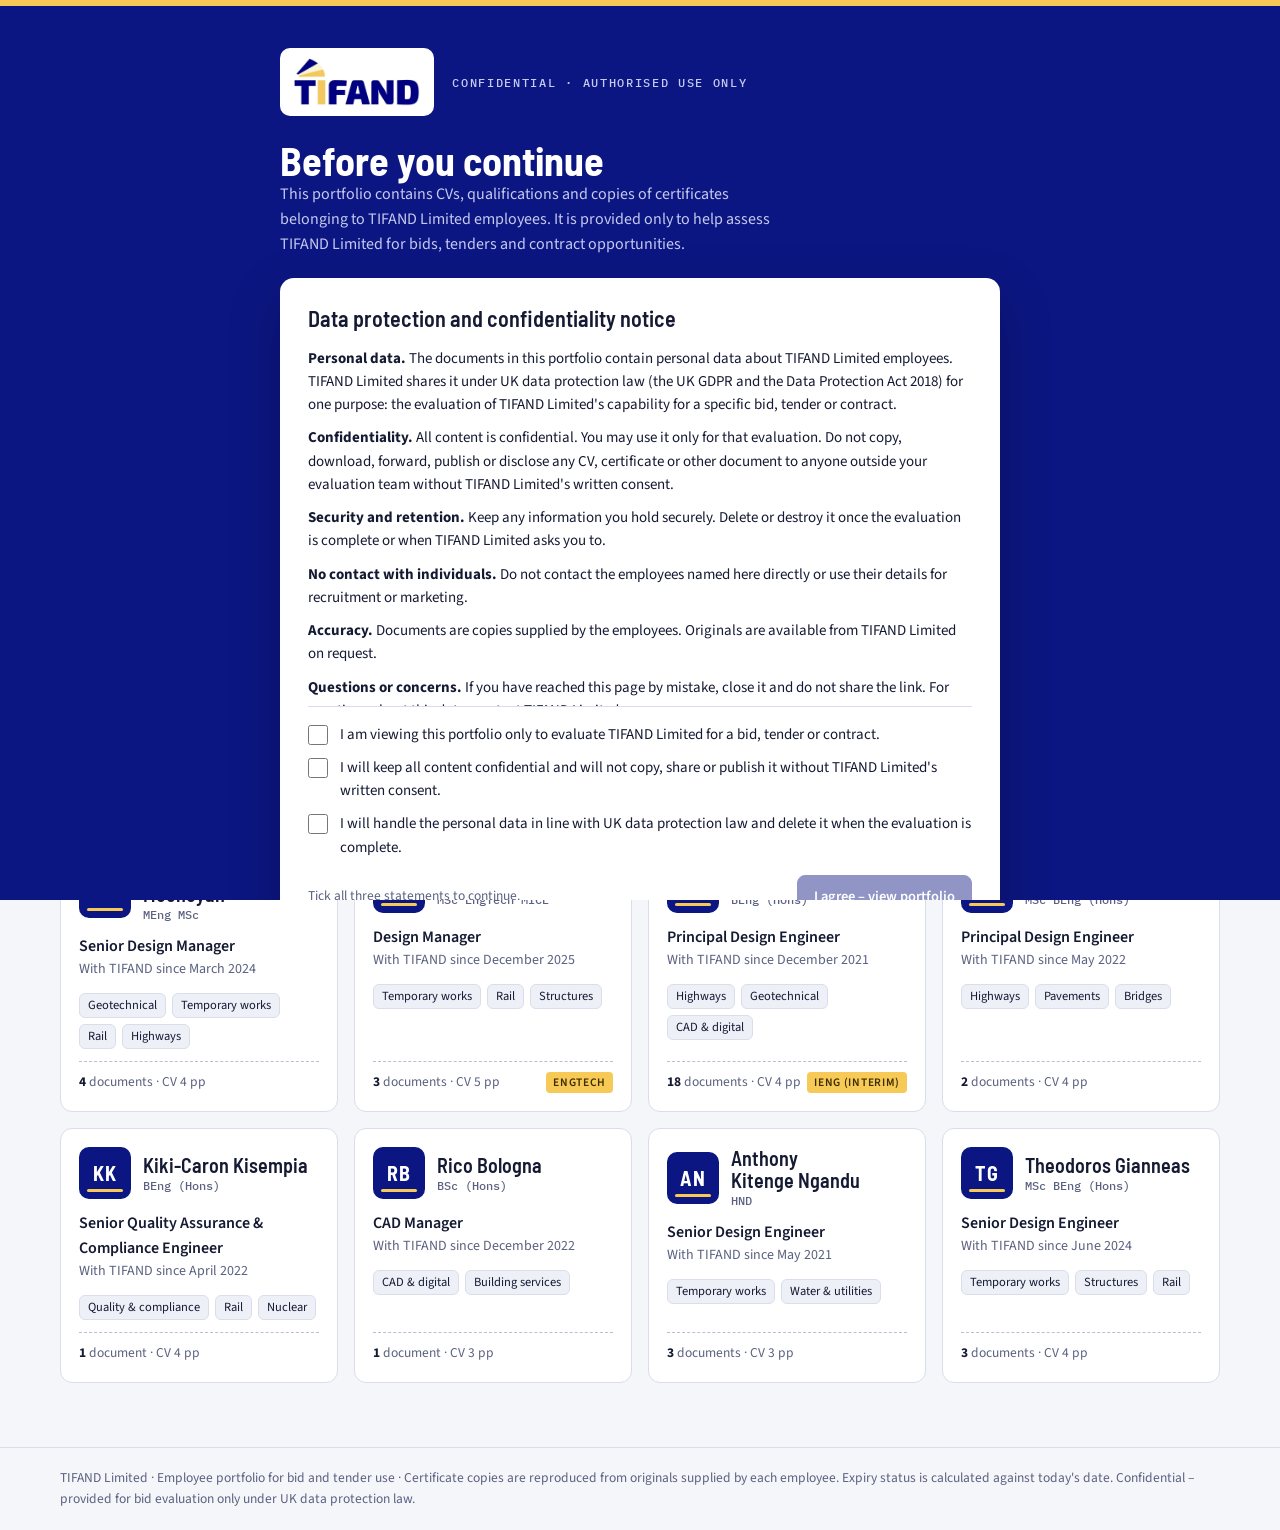
==== commit 064d00c6: "Add data protection and confidentiality welcome page Visitors must accept a UK GDPR / confidentialit" ====
--- a/index.html
+++ b/index.html
@@ -173,7 +173,61 @@
 .lb-foot .nav2{display:flex;gap:8px}
 @media (prefers-reduced-motion:reduce){*{transition:none!important}}
 footer{border-top:1px solid var(--line);padding-block:20px;color:var(--muted);font-size:13.5px}
+
+/* access gate */
+html.locked, html.locked body{overflow:hidden}
+.gate{position:fixed;inset:0;z-index:50;overflow-y:auto;background:var(--band);color:var(--band-ink);padding:max(24px,env(safe-area-inset-top,0px)) 16px max(24px,env(safe-area-inset-bottom,0px))}
+.gate::before{content:"";position:fixed;left:0;right:0;top:0;height:6px;background:var(--yellow)}
+.gate-inner{max-width:720px;margin:0 auto;display:grid;gap:22px;padding-block:24px}
+.gate-brand{display:flex;align-items:center;gap:18px;flex-wrap:wrap}
+.gate-brand .logo img{height:48px}
+.gate-brand span{font:500 12px var(--f-mono);letter-spacing:.14em;text-transform:uppercase;color:var(--band-muted)}
+.gate h1{font-size:clamp(28px,4vw,40px);font-weight:700}
+.gate .lede{margin:0;color:var(--band-muted);max-width:62ch}
+.gate-card{background:var(--sheet);color:var(--ink);border-radius:14px;padding:clamp(18px,3vw,28px);display:grid;gap:16px;box-shadow:0 20px 50px rgba(0,0,0,.25)}
+.gate-card h2{font-size:22px;font-weight:600}
+.gate-card .terms{display:grid;gap:10px;font-size:15px;max-height:min(42vh,360px);overflow-y:auto;padding-right:6px;border-bottom:1px solid var(--line);padding-bottom:14px}
+.gate-card .terms p{margin:0}
+.gate-card .terms strong{color:var(--ink)}
+.checks{display:grid;gap:10px}
+.check{display:grid;grid-template-columns:22px 1fr;gap:10px;align-items:start;font-size:15px;cursor:pointer}
+.check input{width:20px;height:20px;margin:2px 0 0;accent-color:var(--navy)}
+.gate-actions{display:flex;flex-wrap:wrap;gap:12px;align-items:center;justify-content:space-between}
+.gate-actions .hint{font-size:13.5px;color:var(--muted)}
+.btn[disabled]{opacity:.45;cursor:not-allowed}
+.gate small{color:var(--band-muted);font-size:13px}
 </style>
+<div class="gate" id="gate" role="dialog" aria-modal="true" aria-labelledby="gate-title">
+  <div class="gate-inner">
+    <div class="gate-brand"><div class="logo"><img src="assets/tifand-logo.png" alt="TIFAND"></div><span>Confidential · Authorised use only</span></div>
+    <div>
+      <h1 id="gate-title">Before you continue</h1>
+      <p class="lede">This portfolio contains CVs, qualifications and copies of certificates belonging to TIFAND Limited employees. It is provided only to help assess TIFAND Limited for bids, tenders and contract opportunities.</p>
+    </div>
+    <form class="gate-card" id="gate-form">
+      <h2>Data protection and confidentiality notice</h2>
+      <div class="terms" tabindex="0" aria-label="Notice text">
+        <p><strong>Personal data.</strong> The documents in this portfolio contain personal data about TIFAND Limited employees. TIFAND Limited shares it under UK data protection law (the UK GDPR and the Data Protection Act 2018) for one purpose: the evaluation of TIFAND Limited's capability for a specific bid, tender or contract.</p>
+        <p><strong>Confidentiality.</strong> All content is confidential. You may use it only for that evaluation. Do not copy, download, forward, publish or disclose any CV, certificate or other document to anyone outside your evaluation team without TIFAND Limited's written consent.</p>
+        <p><strong>Security and retention.</strong> Keep any information you hold securely. Delete or destroy it once the evaluation is complete or when TIFAND Limited asks you to.</p>
+        <p><strong>No contact with individuals.</strong> Do not contact the employees named here directly or use their details for recruitment or marketing.</p>
+        <p><strong>Accuracy.</strong> Documents are copies supplied by the employees. Originals are available from TIFAND Limited on request.</p>
+        <p><strong>Questions or concerns.</strong> If you have reached this page by mistake, close it and do not share the link. For questions about this data, contact TIFAND Limited.</p>
+      </div>
+      <div class="checks">
+        <label class="check"><input type="checkbox" id="gc-purpose" required><span>I am viewing this portfolio only to evaluate TIFAND Limited for a bid, tender or contract.</span></label>
+        <label class="check"><input type="checkbox" id="gc-confidential" required><span>I will keep all content confidential and will not copy, share or publish it without TIFAND Limited's written consent.</span></label>
+        <label class="check"><input type="checkbox" id="gc-gdpr" required><span>I will handle the personal data in line with UK data protection law and delete it when the evaluation is complete.</span></label>
+      </div>
+      <div class="gate-actions">
+        <span class="hint" id="gate-hint">Tick all three statements to continue.</span>
+        <button class="btn" id="gate-enter" type="submit" disabled>I agree – view portfolio</button>
+      </div>
+    </form>
+    <small>By continuing you confirm that you accept this notice on behalf of yourself and your organisation.</small>
+  </div>
+</div>
+
 </head>
 <body>
 
@@ -205,7 +259,7 @@
   <section id="v-register" hidden></section>
 </main>
 
-<footer><div class="wrap">TIFAND Limited · Employee portfolio for bid and tender use · Certificate copies are reproduced from originals supplied by each employee. Expiry status is calculated against today's date.</div></footer>
+<footer><div class="wrap">TIFAND Limited · Employee portfolio for bid and tender use · Certificate copies are reproduced from originals supplied by each employee. Expiry status is calculated against today's date. Confidential – provided for bid evaluation only under UK data protection law.</div></footer>
 
 <div class="lb" id="lb" hidden role="dialog" aria-modal="true" aria-labelledby="lb-title">
   <div class="lb-card">
@@ -390,5 +444,19 @@
 if(DATA.some(p=>p.slug===h)) openProfile(h,false); else if(["matrix","register"].includes(h)) goView(h);
 </script>
 
+
+<script>
+(function(){
+  const KEY="tifand-portfolio-accepted";
+  const gate=document.getElementById("gate"), form=document.getElementById("gate-form"), btn=document.getElementById("gate-enter"), hint=document.getElementById("gate-hint");
+  const boxes=[...form.querySelectorAll('input[type="checkbox"]')];
+  const page=[document.querySelector(".mast"),document.querySelector(".nav"),document.getElementById("main"),document.querySelector("footer")];
+  function lock(on){ document.documentElement.classList.toggle("locked",on); page.forEach(el=>{ if(!el) return; if(on){el.setAttribute("inert","");el.setAttribute("aria-hidden","true");} else {el.removeAttribute("inert");el.removeAttribute("aria-hidden");} }); gate.hidden=!on; }
+  let ok=false; try{ ok = sessionStorage.getItem(KEY)==="yes"; }catch(e){}
+  lock(!ok);
+  form.addEventListener("change",()=>{ const all=boxes.every(b=>b.checked); btn.disabled=!all; hint.textContent= all ? "Thank you." : "Tick all three statements to continue."; });
+  form.addEventListener("submit",e=>{ e.preventDefault(); if(!boxes.every(b=>b.checked)) return; try{ sessionStorage.setItem(KEY,"yes"); }catch(err){} lock(false); window.scrollTo({top:0}); });
+})();
+</script>
 </body>
 </html>
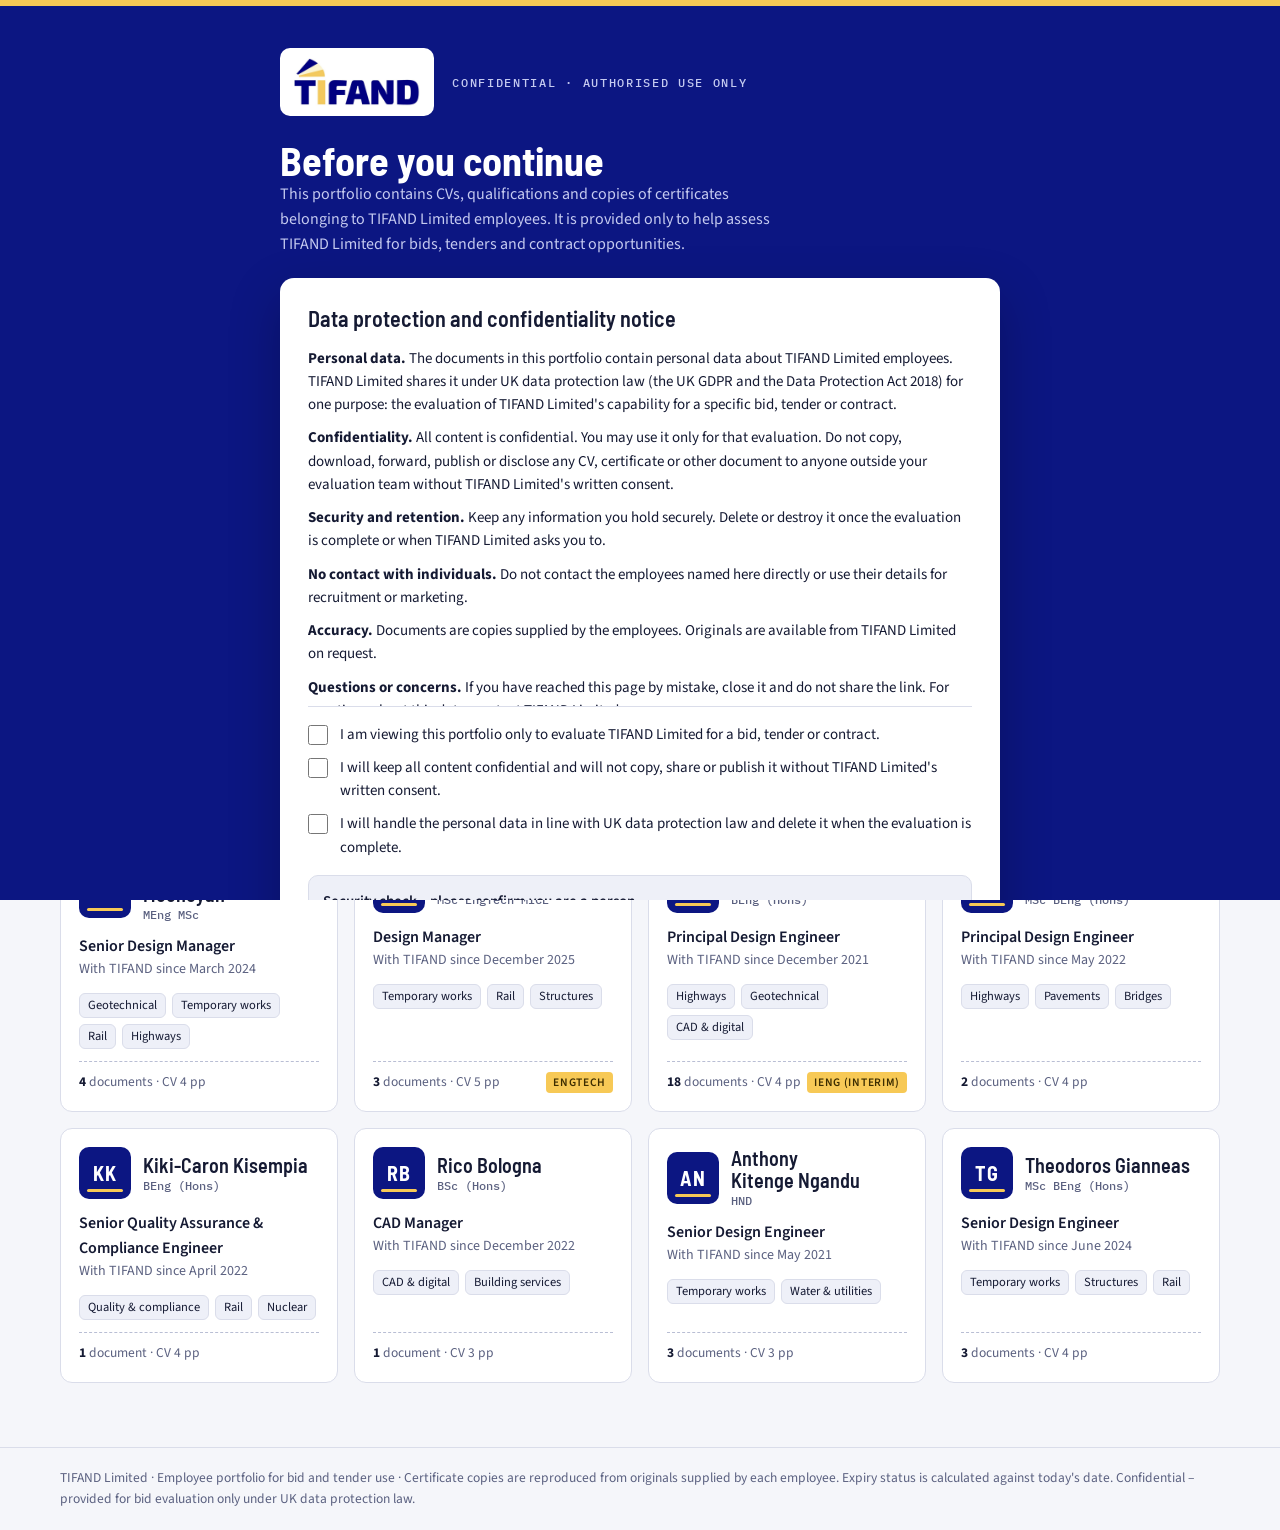
==== commit 457dc4ad: "Add security check to welcome page Simple word-sum human check, minimum read time and hidden honeypo" ====
--- a/index.html
+++ b/index.html
@@ -174,6 +174,16 @@
 @media (prefers-reduced-motion:reduce){*{transition:none!important}}
 footer{border-top:1px solid var(--line);padding-block:20px;color:var(--muted);font-size:13.5px}
 
+
+.human{display:grid;gap:8px;background:var(--chip);border:1px solid var(--line);border-radius:10px;padding:14px}
+.human .hq-label{font-weight:600;font-size:15px}
+.human .hq-q{font:600 17px var(--f-display);letter-spacing:.02em;color:var(--ink)}
+.human .row{display:flex;gap:10px;flex-wrap:wrap;align-items:center}
+.human input{font:500 16px var(--f-mono);width:110px;padding:8px 10px;border:1px solid var(--line-strong);border-radius:8px;background:var(--sheet);color:var(--ink)}
+.human .newq{font:600 13px var(--f-body);background:none;border:none;color:var(--accent);cursor:pointer;padding:4px}
+.human .msg{font-size:13.5px;color:var(--muted)}
+.human .msg.ok{color:var(--ok)} .human .msg.bad{color:var(--warn)}
+.hp{position:absolute!important;left:-9999px!important;width:1px;height:1px;opacity:0}
 /* access gate */
 html.locked, html.locked body{overflow:hidden}
 .gate{position:fixed;inset:0;z-index:50;overflow-y:auto;background:var(--band);color:var(--band-ink);padding:max(24px,env(safe-area-inset-top,0px)) 16px max(24px,env(safe-area-inset-bottom,0px))}
@@ -219,8 +229,15 @@
         <label class="check"><input type="checkbox" id="gc-confidential" required><span>I will keep all content confidential and will not copy, share or publish it without TIFAND Limited's written consent.</span></label>
         <label class="check"><input type="checkbox" id="gc-gdpr" required><span>I will handle the personal data in line with UK data protection law and delete it when the evaluation is complete.</span></label>
       </div>
+      <div class="human" role="group" aria-labelledby="hq-label">
+        <div class="hq-label" id="hq-label">Security check – please confirm you are a person</div>
+        <div class="hq-q">What is <span id="hq-text">seven plus four</span>?</div>
+        <div class="row"><label for="gc-human" class="hp">Answer</label><input id="gc-human" inputmode="numeric" autocomplete="off" placeholder="Answer" aria-describedby="hq-msg"><button type="button" class="newq" id="hq-new">Try a different question</button></div>
+        <div class="msg" id="hq-msg">Type the answer in numbers, e.g. 12.</div>
+        <label class="hp" for="gc-website">Leave this field empty</label><input class="hp" id="gc-website" name="website" tabindex="-1" autocomplete="off">
+      </div>
       <div class="gate-actions">
-        <span class="hint" id="gate-hint">Tick all three statements to continue.</span>
+        <span class="hint" id="gate-hint">Tick all three statements and answer the security check to continue.</span>
         <button class="btn" id="gate-enter" type="submit" disabled>I agree – view portfolio</button>
       </div>
     </form>
@@ -454,8 +471,21 @@
   function lock(on){ document.documentElement.classList.toggle("locked",on); page.forEach(el=>{ if(!el) return; if(on){el.setAttribute("inert","");el.setAttribute("aria-hidden","true");} else {el.removeAttribute("inert");el.removeAttribute("aria-hidden");} }); gate.hidden=!on; }
   let ok=false; try{ ok = sessionStorage.getItem(KEY)==="yes"; }catch(e){}
   lock(!ok);
-  form.addEventListener("change",()=>{ const all=boxes.every(b=>b.checked); btn.disabled=!all; hint.textContent= all ? "Thank you." : "Tick all three statements to continue."; });
-  form.addEventListener("submit",e=>{ e.preventDefault(); if(!boxes.every(b=>b.checked)) return; try{ sessionStorage.setItem(KEY,"yes"); }catch(err){} lock(false); window.scrollTo({top:0}); });
+  const W=["zero","one","two","three","four","five","six","seven","eight","nine","ten","eleven","twelve"];
+  const hqText=document.getElementById("hq-text"), hqIn=document.getElementById("gc-human"), hqMsg=document.getElementById("hq-msg"), hp=document.getElementById("gc-website");
+  let answer=0; const opened=Date.now();
+  function newQ(){ const a=2+Math.floor(Math.random()*9), b=1+Math.floor(Math.random()*9); const plus=Math.random()<.6||a<=b;
+    answer = plus ? a+b : a-b; hqText.textContent = W[a] + (plus?" plus ":" minus ") + W[b]; hqIn.value=""; hqMsg.textContent="Type the answer in numbers, e.g. 12."; hqMsg.className="msg"; update(); }
+  function human(){ return hqIn.value.trim()!=="" && Number(hqIn.value.trim())===answer && hp.value===""; }
+  function update(){ const ticks=boxes.every(b=>b.checked), hum=human(); btn.disabled=!(ticks&&hum);
+    if(hqIn.value.trim()!==""){ hqMsg.textContent = hum ? "Thank you – check passed." : "That answer is not right. Try again or choose a different question."; hqMsg.className = "msg " + (hum?"ok":"bad"); }
+    hint.textContent = !ticks ? "Tick all three statements and answer the security check to continue." : (!hum ? "Answer the security check to continue." : "Ready – select I agree."); }
+  form.addEventListener("change",update); hqIn.addEventListener("input",update);
+  document.getElementById("hq-new").addEventListener("click",newQ);
+  form.addEventListener("submit",e=>{ e.preventDefault(); update(); if(btn.disabled) return;
+    if(Date.now()-opened<2500){ hint.textContent="Please take a moment to read the notice, then try again."; return; }
+    try{ sessionStorage.setItem(KEY,"yes"); }catch(err){} lock(false); window.scrollTo({top:0}); });
+  newQ();
 })();
 </script>
 </body>
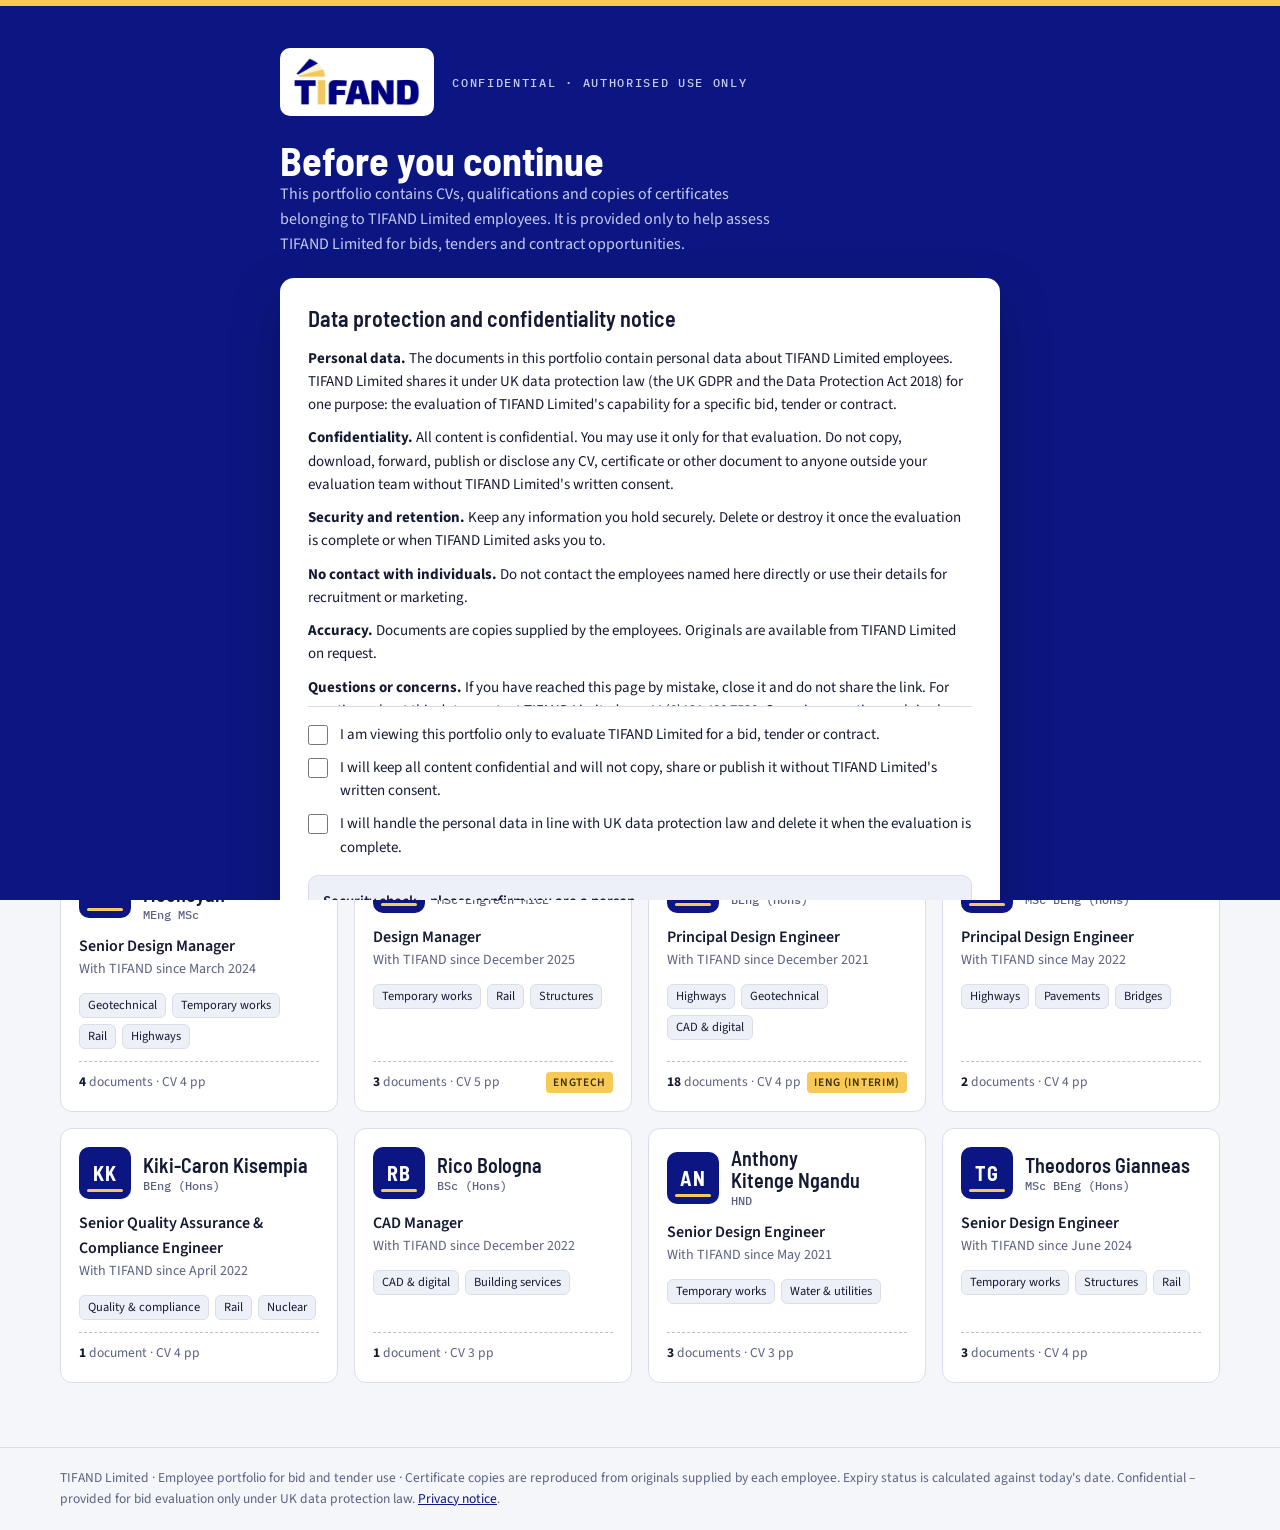
==== commit 0498b0d6: "Add GDPR privacy notice and self-host fonts New privacy.html covering controller details, employee a" ====
--- a/index.html
+++ b/index.html
@@ -5,9 +5,7 @@
 <meta charset="utf-8">
 <meta name="robots" content="noindex, nofollow">
 <title>TIFAND Team Portfolio</title>
-<link rel="preconnect" href="https://fonts.googleapis.com">
-<link rel="preconnect" href="https://fonts.gstatic.com" crossorigin>
-<link rel="stylesheet" href="https://fonts.googleapis.com/css2?family=Barlow+Semi+Condensed:wght@500;600;700&family=Source+Sans+3:ital,wght@0,400;0,600;0,700;1,400&family=IBM+Plex+Mono:wght@400;500&display=swap">
+<link rel="stylesheet" href="assets/fonts.css">
 <style>
 /* Layout: a bid-ready capability register. Navy masthead band, three views (team, matrix, register), drawing-sheet details. */
 :root{
@@ -222,7 +220,7 @@
         <p><strong>Security and retention.</strong> Keep any information you hold securely. Delete or destroy it once the evaluation is complete or when TIFAND Limited asks you to.</p>
         <p><strong>No contact with individuals.</strong> Do not contact the employees named here directly or use their details for recruitment or marketing.</p>
         <p><strong>Accuracy.</strong> Documents are copies supplied by the employees. Originals are available from TIFAND Limited on request.</p>
-        <p><strong>Questions or concerns.</strong> If you have reached this page by mistake, close it and do not share the link. For questions about this data, contact TIFAND Limited.</p>
+        <p><strong>Questions or concerns.</strong> If you have reached this page by mistake, close it and do not share the link. For questions about this data, contact TIFAND Limited on +44 (0)121 408 7530. Our <a href="privacy.html">privacy notice</a> explains how personal data on this website is used and your rights.</p>
       </div>
       <div class="checks">
         <label class="check"><input type="checkbox" id="gc-purpose" required><span>I am viewing this portfolio only to evaluate TIFAND Limited for a bid, tender or contract.</span></label>
@@ -241,7 +239,7 @@
         <button class="btn" id="gate-enter" type="submit" disabled>I agree – view portfolio</button>
       </div>
     </form>
-    <small>By continuing you confirm that you accept this notice on behalf of yourself and your organisation.</small>
+    <small>By continuing you confirm that you accept this notice on behalf of yourself and your organisation. Read our <a href="privacy.html" style="color:var(--yellow)">privacy notice</a> to see how personal data on this website is used.</small>
   </div>
 </div>
 
@@ -276,7 +274,7 @@
   <section id="v-register" hidden></section>
 </main>
 
-<footer><div class="wrap">TIFAND Limited · Employee portfolio for bid and tender use · Certificate copies are reproduced from originals supplied by each employee. Expiry status is calculated against today's date. Confidential – provided for bid evaluation only under UK data protection law.</div></footer>
+<footer><div class="wrap">TIFAND Limited · Employee portfolio for bid and tender use · Certificate copies are reproduced from originals supplied by each employee. Expiry status is calculated against today's date. Confidential – provided for bid evaluation only under UK data protection law. <a href="privacy.html">Privacy notice</a>.</div></footer>
 
 <div class="lb" id="lb" hidden role="dialog" aria-modal="true" aria-labelledby="lb-title">
   <div class="lb-card">
--- a/assets/fonts.css
+++ b/assets/fonts.css
@@ -0,0 +1,10 @@
+/* Fonts self-hosted (SIL Open Font Licence) so no visitor data is sent to third parties */
+@font-face{font-family:'Barlow Semi Condensed';font-style:normal;font-weight:500;font-display:swap;src:url(fonts/barlow-semi-condensed-latin-500-normal.woff2) format('woff2')}
+@font-face{font-family:'Barlow Semi Condensed';font-style:normal;font-weight:600;font-display:swap;src:url(fonts/barlow-semi-condensed-latin-600-normal.woff2) format('woff2')}
+@font-face{font-family:'Barlow Semi Condensed';font-style:normal;font-weight:700;font-display:swap;src:url(fonts/barlow-semi-condensed-latin-700-normal.woff2) format('woff2')}
+@font-face{font-family:'Source Sans 3';font-style:normal;font-weight:400;font-display:swap;src:url(fonts/source-sans-3-latin-400-normal.woff2) format('woff2')}
+@font-face{font-family:'Source Sans 3';font-style:normal;font-weight:600;font-display:swap;src:url(fonts/source-sans-3-latin-600-normal.woff2) format('woff2')}
+@font-face{font-family:'Source Sans 3';font-style:normal;font-weight:700;font-display:swap;src:url(fonts/source-sans-3-latin-700-normal.woff2) format('woff2')}
+@font-face{font-family:'Source Sans 3';font-style:italic;font-weight:400;font-display:swap;src:url(fonts/source-sans-3-latin-400-italic.woff2) format('woff2')}
+@font-face{font-family:'IBM Plex Mono';font-style:normal;font-weight:400;font-display:swap;src:url(fonts/ibm-plex-mono-latin-400-normal.woff2) format('woff2')}
+@font-face{font-family:'IBM Plex Mono';font-style:normal;font-weight:500;font-display:swap;src:url(fonts/ibm-plex-mono-latin-500-normal.woff2) format('woff2')}
